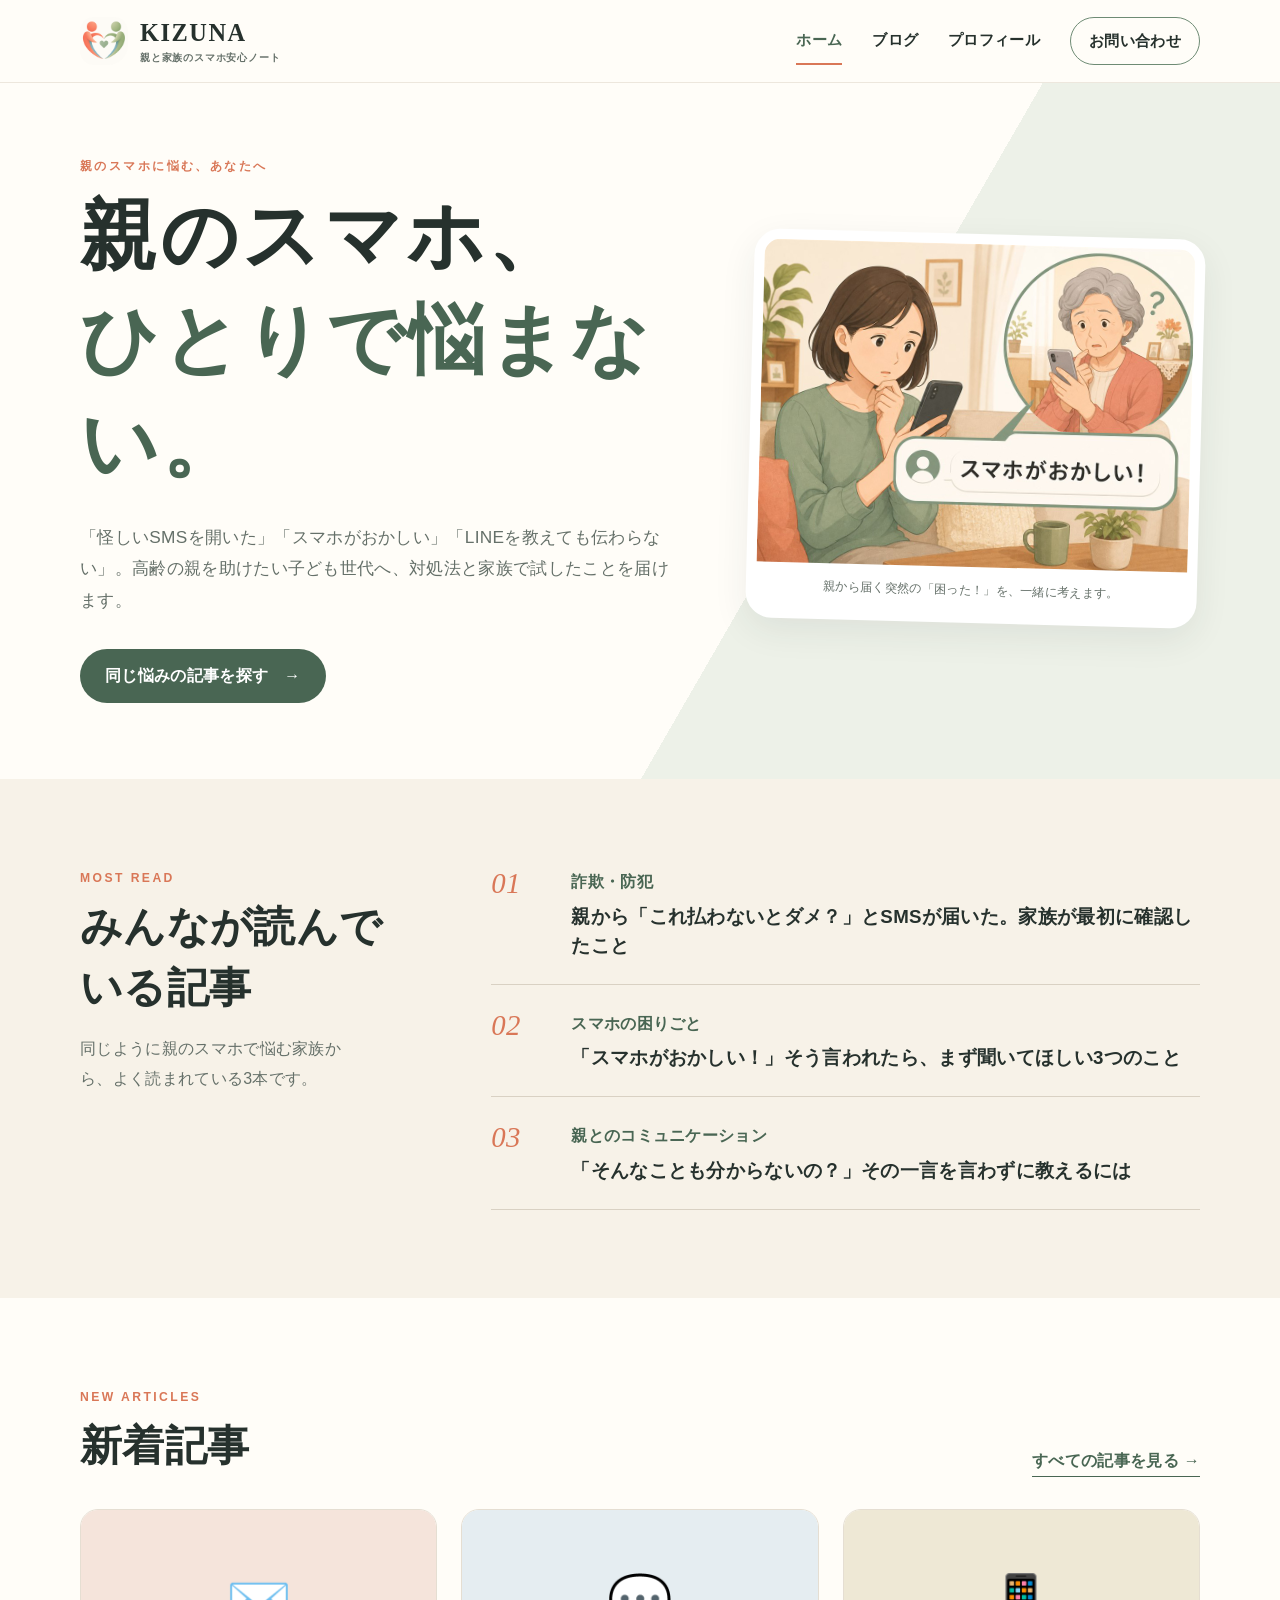
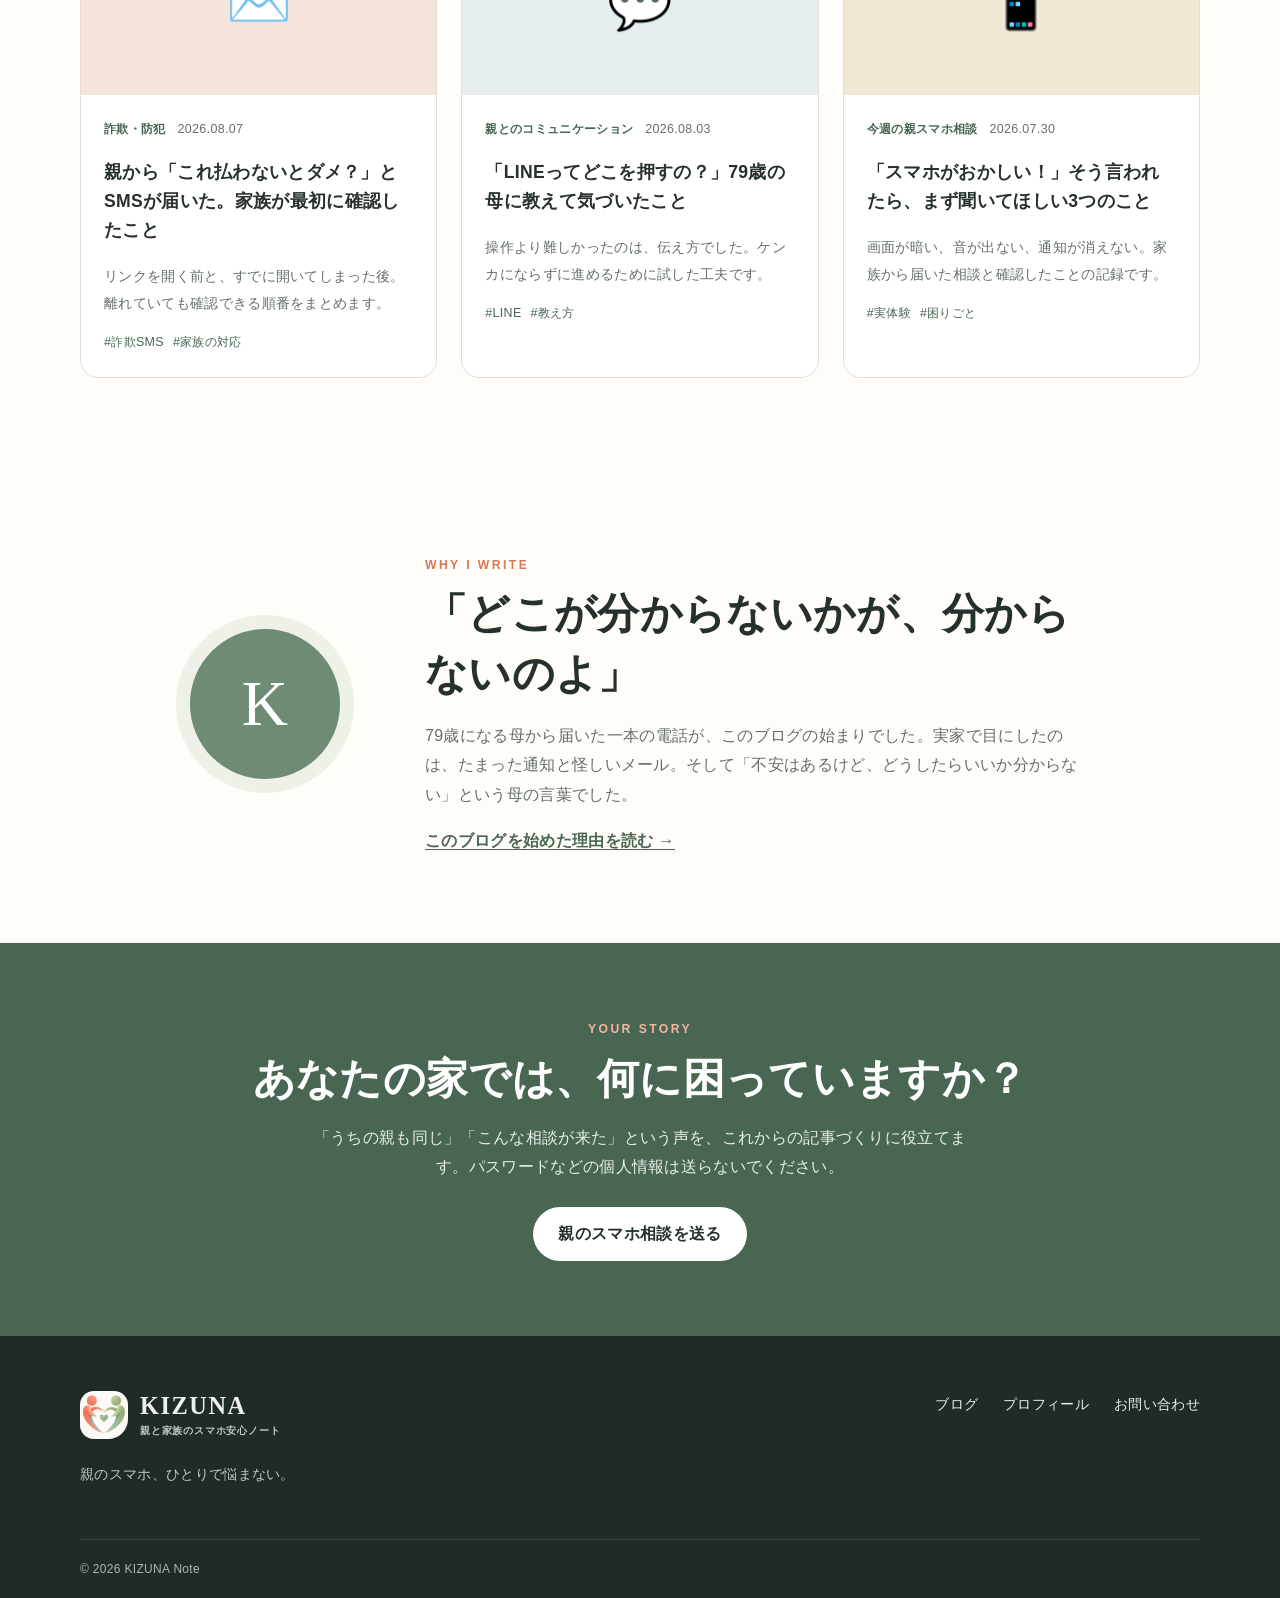
==== index.html @ b95138ee "Add files via upload" ====
<!doctype html>
<html lang="ja">
<head>
  <meta charset="utf-8">
  <meta name="viewport" content="width=device-width, initial-scale=1">
  <title>KIZUNAノート｜親のスマホで困っている家族のためのブログ</title>
  <meta name="description" content="高齢の親のスマホ、詐欺対策、教え方に悩む子ども世代へ。家族で安心してスマホと付き合うためのヒントを届けます。">
  <meta property="og:title" content="KIZUNAノート">
  <meta property="og:description" content="親のスマホ、ひとりで悩まない。家族のための対処法と実体験を届けます。">
  <meta property="og:type" content="website">
  <meta property="og:image" content="assets/images/og-kizuna-family.jpg">
  <meta name="twitter:card" content="summary_large_image">
  <link rel="stylesheet" href="assets/css/style.css">
  <script defer src="assets/js/main.js"></script>
  <script type="application/ld+json">
  {"@context":"https://schema.org","@type":"WebSite","name":"KIZUNAノート","description":"親のスマホで困っている家族のためのブログ"}
  </script>
</head>
<body>
  <a class="skip-link" href="#main">本文へ移動</a>
  <header class="site-header">
    <div class="container header-inner">
      <a class="brand" href="index.html" aria-label="KIZUNAノート ホーム"><span class="brand-mark"><b>K</b><i></i></span><span class="brand-copy"><strong>KIZUNA</strong><small>親と家族のスマホ安心ノート</small></span></a>
      <button class="menu-button" type="button" aria-expanded="false" aria-controls="global-nav"><span></span><span></span><span></span><span class="sr-only">メニュー</span></button>
      <nav id="global-nav" class="global-nav" aria-label="メインメニュー">
        <a aria-current="page" href="index.html">ホーム</a><a href="blog.html">ブログ</a><a href="profile.html">プロフィール</a><a class="nav-contact" href="contact.html">お問い合わせ</a>
      </nav>
    </div>
  </header>

  <main id="main">
    <section class="hero">
      <div class="container hero-grid">
        <div>
          <p class="eyebrow">親のスマホに悩む、あなたへ</p>
          <h1>親のスマホ、<br><em>ひとりで悩まない。</em></h1>
          <p class="hero-copy">「怪しいSMSを開いた」「スマホがおかしい」「LINEを教えても伝わらない」。高齢の親を助けたい子ども世代へ、対処法と家族で試したことを届けます。</p>
          <a class="button" href="blog.html">同じ悩みの記事を探す <span aria-hidden="true">→</span></a>
        </div>
        <figure class="hero-visual"><img src="assets/images/hero-parent-message.jpg" alt="79歳の母からスマホがおかしいと連絡を受け、心配しながら画面を見る子どものイラスト"><figcaption>親から届く突然の「困った！」を、一緒に考えます。</figcaption></figure>
      </div>
    </section>

    <section class="section tint">
      <div class="container popular-layout">
        <div><p class="eyebrow">MOST READ</p><h2>みんなが読んでいる記事</h2><p class="popular-intro">同じように親のスマホで悩む家族から、よく読まれている3本です。</p></div>
        <ol class="ranking">
          <li><span class="rank">01</span><div><span class="category">詐欺・防犯</span><h3><a href="article.html">親から「これ払わないとダメ？」とSMSが届いた。家族が最初に確認したこと</a></h3></div></li>
          <li><span class="rank">02</span><div><span class="category">スマホの困りごと</span><h3><a href="article.html">「スマホがおかしい！」そう言われたら、まず聞いてほしい3つのこと</a></h3></div></li>
          <li><span class="rank">03</span><div><span class="category">親とのコミュニケーション</span><h3><a href="article.html">「そんなことも分からないの？」その一言を言わずに教えるには</a></h3></div></li>
        </ol>
      </div>
    </section>

    <section class="section">
      <div class="container">
        <div class="section-heading"><div><p class="eyebrow">NEW ARTICLES</p><h2>新着記事</h2></div><a class="text-link" href="blog.html">すべての記事を見る →</a></div>
        <div class="card-grid">
          <article class="post-card featured"><a class="card-visual visual-security" href="article.html"><span class="visual-icon">✉️</span></a><div class="card-body"><div class="meta"><span class="category">詐欺・防犯</span><time datetime="2026-08-07">2026.08.07</time></div><h3><a href="article.html">親から「これ払わないとダメ？」とSMSが届いた。家族が最初に確認したこと</a></h3><p>リンクを開く前と、すでに開いてしまった後。離れていても確認できる順番をまとめます。</p><div class="tags"><span>#詐欺SMS</span><span>#家族の対応</span></div></div></article>
          <article class="post-card"><a class="card-visual visual-chat" href="article.html"><span class="visual-icon">💬</span></a><div class="card-body"><div class="meta"><span class="category">親とのコミュニケーション</span><time datetime="2026-08-03">2026.08.03</time></div><h3><a href="article.html">「LINEってどこを押すの？」79歳の母に教えて気づいたこと</a></h3><p>操作より難しかったのは、伝え方でした。ケンカにならずに進めるために試した工夫です。</p><div class="tags"><span>#LINE</span><span>#教え方</span></div></div></article>
          <article class="post-card"><a class="card-visual visual-life" href="article.html"><span class="visual-icon">📱</span></a><div class="card-body"><div class="meta"><span class="category">今週の親スマホ相談</span><time datetime="2026-07-30">2026.07.30</time></div><h3><a href="article.html">「スマホがおかしい！」そう言われたら、まず聞いてほしい3つのこと</a></h3><p>画面が暗い、音が出ない、通知が消えない。家族から届いた相談と確認したことの記録です。</p><div class="tags"><span>#実体験</span><span>#困りごと</span></div></div></article>
        </div>
      </div>
    </section>

    <section class="section">
      <div class="container profile-band">
        <div class="avatar" aria-hidden="true">K</div>
        <div><p class="eyebrow">WHY I WRITE</p><h2>「どこが分からないかが、分からないのよ」</h2><p>79歳になる母から届いた一本の電話が、このブログの始まりでした。実家で目にしたのは、たまった通知と怪しいメール。そして「不安はあるけど、どうしたらいいか分からない」という母の言葉でした。</p><a class="text-link" href="profile.html">このブログを始めた理由を読む →</a></div>
      </div>
    </section>

    <section class="contact-cta"><div class="container"><p class="eyebrow">YOUR STORY</p><h2>あなたの家では、何に困っていますか？</h2><p>「うちの親も同じ」「こんな相談が来た」という声を、これからの記事づくりに役立てます。パスワードなどの個人情報は送らないでください。</p><a class="button button-light" href="contact.html">親のスマホ相談を送る</a></div></section>
  </main>
  <footer class="site-footer"><div class="container footer-inner"><div><a class="brand brand-footer" href="index.html"><span class="brand-mark"><b>K</b><i></i></span><span class="brand-copy"><strong>KIZUNA</strong><small>親と家族のスマホ安心ノート</small></span></a><p>親のスマホ、ひとりで悩まない。</p></div><nav aria-label="フッターメニュー"><a href="blog.html">ブログ</a><a href="profile.html">プロフィール</a><a href="contact.html">お問い合わせ</a></nav></div><div class="container copyright">© <span data-current-year>2026</span> KIZUNA Note</div></footer>
</body>
</html>
---- assets/css/style.css ----
/* KIZUNAノート 共通スタイル：色や幅はここでまとめて変更できます */
:root{--ink:#26312d;--muted:#657069;--paper:#fffdf8;--cream:#f7f2e8;--sage:#6e8b74;--sage-dark:#496653;--coral:#d97757;--line:#e5ded2;--white:#fff;--shadow:0 12px 35px rgba(38,49,45,.08);--radius:18px;--max:1120px}
*{box-sizing:border-box}html{scroll-behavior:smooth}body{margin:0;color:var(--ink);background:var(--paper);font-family:"Hiragino Kaku Gothic ProN","Yu Gothic",Meiryo,sans-serif;line-height:1.85;letter-spacing:.02em}img{max-width:100%;height:auto}a{color:inherit;text-decoration:none}button,input,select,textarea{font:inherit}.container{width:min(calc(100% - 40px),var(--max));margin-inline:auto}.sr-only{position:absolute;width:1px;height:1px;padding:0;margin:-1px;overflow:hidden;clip:rect(0,0,0,0);white-space:nowrap;border:0}.skip-link{position:fixed;top:-100px;left:12px;z-index:100;background:var(--ink);color:white;padding:10px 16px}.skip-link:focus{top:12px}
.site-header{position:sticky;top:0;z-index:20;background:rgba(255,253,248,.95);border-bottom:1px solid rgba(229,222,210,.7);backdrop-filter:blur(10px)}.header-inner{min-height:76px;display:flex;align-items:center;justify-content:space-between}.brand{display:inline-flex;align-items:center;gap:10px;font-family:Georgia,"Yu Mincho",serif;font-size:1.18rem;font-weight:700}.brand-mark{display:grid;place-items:center;width:38px;height:38px;border-radius:50% 50% 45% 55%;color:white;background:var(--sage);font-family:Georgia,serif}.global-nav{display:flex;align-items:center;gap:30px;font-size:.94rem;font-weight:600}.global-nav a{padding:9px 0;border-bottom:2px solid transparent}.global-nav a:hover,.global-nav a[aria-current="page"]{color:var(--sage-dark);border-color:var(--coral)}.global-nav .nav-contact{padding:9px 18px;border:1px solid var(--sage);border-radius:999px}.menu-button{display:none;background:none;border:0;padding:9px}.menu-button>span:not(.sr-only){display:block;width:25px;height:2px;margin:5px;background:var(--ink)}
.hero{overflow:hidden;padding:90px 0 82px;background:linear-gradient(120deg,var(--paper) 62%,#edf1e8 62%)}.hero-grid{display:grid;grid-template-columns:1.15fr .85fr;align-items:center;gap:60px}.eyebrow{margin:0 0 8px;color:var(--coral);font-size:.76rem;font-weight:800;letter-spacing:.2em}.hero h1,.page-header h1{margin:0;font-family:Georgia,"Yu Mincho",serif;font-size:clamp(2.5rem,6vw,4.8rem);line-height:1.35;letter-spacing:.04em}.hero h1 em{color:var(--sage-dark);font-style:normal}.hero-copy{max-width:600px;margin:25px 0 32px;color:var(--muted);font-size:1.08rem}.button{display:inline-flex;align-items:center;justify-content:center;gap:16px;min-height:52px;padding:12px 25px;border:0;border-radius:999px;color:white;background:var(--sage-dark);font-weight:700;cursor:pointer;transition:transform .2s,background .2s}.button:hover{background:var(--ink);transform:translateY(-2px)}.hero-visual{position:relative;min-height:390px}.sun{position:absolute;right:-40px;top:0;width:300px;height:300px;border-radius:50%;background:#f5c8aa}.notebook{position:absolute;left:30px;top:65px;width:280px;height:230px;padding:55px 35px;transform:rotate(-5deg);border-radius:8px;background:repeating-linear-gradient(#fff 0,#fff 35px,#dce5de 36px);box-shadow:var(--shadow);font-family:"Yu Mincho",serif;font-size:1.45rem;color:var(--sage-dark)}.notebook:before{content:"";position:absolute;left:18px;top:0;width:4px;height:100%;background:#e3a891}.leaf{position:absolute;width:70px;height:32px;border-radius:100% 0 100% 0;background:var(--sage);transform:rotate(-30deg)}.leaf-one{left:5px;bottom:35px}.leaf-two{left:65px;bottom:10px;transform:rotate(25deg);background:#9aac8d}
.section{padding:88px 0}.tint{background:var(--cream)}.section-heading{display:flex;align-items:end;justify-content:space-between;margin-bottom:32px}.section h2,.contact-cta h2,.future-section h2{margin:0;font-family:Georgia,"Yu Mincho",serif;font-size:clamp(1.8rem,4vw,2.6rem);line-height:1.45}.text-link{color:var(--sage-dark);font-weight:700;border-bottom:1px solid}.card-grid{display:grid;grid-template-columns:repeat(3,1fr);gap:24px}.post-card{overflow:hidden;border:1px solid var(--line);border-radius:var(--radius);background:white;transition:transform .2s,box-shadow .2s}.post-card:hover{transform:translateY(-5px);box-shadow:var(--shadow)}.card-visual{display:grid;place-items:center;height:185px}.visual-phone{background:#e7efe7}.visual-security{background:#f5e4db}.visual-life{background:#eee8d5}.visual-chat{background:#e5edf1}.visual-icon{font-size:3.3rem}.card-body{padding:23px}.meta{display:flex;align-items:center;gap:12px;color:var(--muted);font-size:.78rem}.category{color:var(--sage-dark);font-weight:800}.post-card h3{font-size:1.1rem;line-height:1.65}.post-card p{color:var(--muted);font-size:.9rem}.tags{display:flex;gap:9px;flex-wrap:wrap;color:var(--sage-dark);font-size:.78rem}.popular-layout{display:grid;grid-template-columns:.65fr 1.35fr;gap:70px}.ranking{margin:0;padding:0;list-style:none}.ranking li{display:grid;grid-template-columns:60px 1fr;gap:20px;padding:24px 0;border-bottom:1px solid #d9d1c3}.ranking li:first-child{padding-top:0}.ranking h3{margin:5px 0 0;line-height:1.55}.rank{font:italic 1.8rem Georgia,serif;color:var(--coral)}.profile-band{display:grid;grid-template-columns:180px 1fr;align-items:center;gap:55px;max-width:900px}.avatar{display:grid;place-items:center;width:150px;height:150px;border-radius:50%;color:white;background:var(--sage);font:4rem Georgia,serif;box-shadow:0 0 0 14px #edf1e8}.profile-band p:not(.eyebrow){color:var(--muted)}.contact-cta,.future-section{padding:75px 0;text-align:center;color:white;background:var(--sage-dark)}.contact-cta .eyebrow,.future-section .eyebrow{color:#f4b59d}.contact-cta p:not(.eyebrow),.future-section p:not(.eyebrow){margin:14px auto 25px;max-width:680px;color:#e8eee9}.button-light{color:var(--ink);background:white}
.site-footer{padding:55px 0 18px;background:#202a26;color:#edf0ee}.footer-inner{display:flex;justify-content:space-between;align-items:start}.footer-inner p{font-size:.86rem;color:#bfc8c2}.footer-inner nav{display:flex;gap:25px;font-size:.88rem}.copyright{margin-top:38px;padding-top:18px;border-top:1px solid #3d4742;color:#aeb8b1;font-size:.75rem}
.page-header{padding:65px 0;text-align:center;background:var(--cream)}.page-header h1{font-size:clamp(2.2rem,5vw,3.5rem)}.page-header p:last-child{margin-bottom:0;color:var(--muted)}.content-with-sidebar,.article-layout{display:grid;grid-template-columns:minmax(0,1fr) 270px;gap:55px;padding-top:70px;padding-bottom:90px}.filter-list{display:flex;gap:9px;flex-wrap:wrap;margin-bottom:28px}.filter{padding:8px 17px;border:1px solid var(--line);border-radius:99px;background:white;color:var(--muted);cursor:pointer}.filter.active,.filter:hover{color:white;background:var(--sage-dark);border-color:var(--sage-dark)}.post-list{display:grid;gap:22px}.list-card{display:grid;grid-template-columns:180px 1fr;gap:25px;padding-bottom:22px;border-bottom:1px solid var(--line)}.list-card[hidden]{display:none}.mini-visual{display:grid;place-items:center;min-height:150px;border-radius:14px;font-size:2.7rem}.list-card h2{margin:7px 0;font-size:1.25rem;line-height:1.55}.list-card p{margin:0 0 7px;color:var(--muted)}.sidebar{display:grid;align-content:start;gap:22px}.side-box{padding:22px;border:1px solid var(--line);border-radius:14px;background:white}.side-box h2{margin:0 0 14px;font-size:1rem}.side-box ul{margin:0;padding:0;list-style:none}.side-box li+li{border-top:1px solid var(--line)}.side-box li a{display:flex;justify-content:space-between;padding:10px 0}.ad-slot,.ad-inline{text-align:center;color:#8a8f8b;background:#f4f2ed;border:1px dashed #c9c4ba}.ad-slot small,.ad-inline small{letter-spacing:.15em}.tag-cloud{display:flex;gap:8px;flex-wrap:wrap;font-size:.78rem;color:var(--sage-dark)}
.article-layout{align-items:start}.breadcrumbs{display:flex;gap:8px;margin-bottom:30px;color:var(--muted);font-size:.78rem}.article-header h1{font-family:Georgia,"Yu Mincho",serif;font-size:clamp(2rem,5vw,3.15rem);line-height:1.45}.lead{color:var(--muted);font-size:1.05rem}.article-hero{display:grid;place-items:center;height:330px;margin:35px 0;border-radius:var(--radius);color:var(--sage-dark);font:5rem Georgia,serif}.article-body{font-size:1.02rem}.article-body h2{margin:65px 0 20px;padding-bottom:9px;border-bottom:2px solid var(--sage);font-family:Georgia,"Yu Mincho",serif;font-size:1.75rem}.toc{margin:35px 0;padding:25px 30px;border-radius:14px;background:var(--cream)}.toc ol{margin-bottom:0}.toc a{border-bottom:1px solid}.note{margin:32px 0;padding:20px 24px;border-left:5px solid var(--coral);background:#fff5ee}.note p{margin-bottom:0}.steps{padding:0;list-style:none}.steps li{display:grid;grid-template-columns:44px 1fr;gap:16px;margin:20px 0}.steps li>span{display:grid;place-items:center;width:40px;height:40px;border-radius:50%;color:white;background:var(--sage)}.steps p{margin:4px 0;color:var(--muted)}.ad-inline{margin:50px 0;padding:35px;border-radius:12px}.article-footer{display:flex;align-items:center;justify-content:space-between;margin-top:55px;padding-top:25px;border-top:1px solid var(--line)}.author-mini{display:flex;align-items:center;gap:15px}.author-mini .avatar{width:55px;height:55px;box-shadow:none;font-size:1.5rem}.author-mini p{margin:2px 0;color:var(--muted);font-size:.78rem}.related{padding:70px 0}.related-grid{display:grid;grid-template-columns:1fr 1fr;gap:18px;margin-top:25px}.related-grid a{display:flex;justify-content:space-between;padding:22px;border-radius:12px;background:white;font-weight:700}
.profile-page{display:grid;grid-template-columns:280px 1fr;gap:75px;max-width:940px}.profile-portrait{text-align:center}.profile-portrait .large{width:210px;height:210px;margin:auto}.profile-page h2{font-size:2.1rem}.profile-page h3{margin-top:40px}.values{padding:0;list-style:none}.values li{display:grid;grid-template-columns:145px 1fr;gap:16px;padding:18px 0;border-bottom:1px solid var(--line)}.values span{color:var(--muted)}.contact-layout{display:grid;grid-template-columns:.7fr 1.3fr;gap:70px;max-width:950px}.contact-note{margin-top:25px;padding:20px;border-radius:12px;background:var(--cream);font-size:.9rem}.contact-form{display:grid;gap:22px;padding:35px;border:1px solid var(--line);border-radius:var(--radius);background:white;box-shadow:var(--shadow)}.contact-form label{display:grid;gap:7px;font-weight:700}.contact-form label>span{font-size:.72rem;color:var(--coral)}.contact-form input,.contact-form select,.contact-form textarea{width:100%;padding:12px;border:1px solid #cfc9be;border-radius:8px;background:#fff;font-weight:400}.contact-form input:focus,.contact-form select:focus,.contact-form textarea:focus{outline:3px solid rgba(110,139,116,.25);border-color:var(--sage)}.contact-form .checkbox{display:flex;grid-template-columns:auto 1fr;align-items:center}.contact-form .checkbox input{width:20px;height:20px}.contact-form .checkbox span{color:var(--ink);font-size:.86rem}.form-status{margin:0;color:var(--sage-dark);font-weight:700}
@media(max-width:800px){.container{width:min(calc(100% - 30px),var(--max))}.menu-button{display:block}.global-nav{position:absolute;top:76px;left:0;right:0;display:none;padding:15px 22px 25px;background:var(--paper);box-shadow:0 12px 20px rgba(0,0,0,.08)}.global-nav.open{display:grid;gap:4px}.global-nav a{padding:12px}.hero{padding:60px 0;background:var(--paper)}.hero-grid{grid-template-columns:1fr}.hero-visual{min-height:300px}.sun{right:0;width:240px;height:240px}.notebook{left:calc(50% - 135px);width:270px}.card-grid{grid-template-columns:1fr}.popular-layout,.content-with-sidebar,.article-layout,.profile-page,.contact-layout{grid-template-columns:1fr;gap:45px}.profile-band{grid-template-columns:1fr;text-align:center}.profile-band .avatar{margin:auto}.sidebar{grid-template-columns:repeat(2,1fr)}.article-side{grid-template-columns:1fr 1fr}.section{padding:65px 0}.article{min-width:0}}
@media(max-width:560px){.section-heading{align-items:start;gap:15px;flex-direction:column}.hero h1{font-size:2.35rem}.hero-visual{min-height:270px}.notebook{top:35px;height:210px}.list-card{grid-template-columns:1fr}.mini-visual{min-height:120px}.sidebar,.article-side{grid-template-columns:1fr}.article-header h1{font-size:1.85rem}.article-hero{height:230px}.article-footer,.footer-inner{align-items:start;flex-direction:column;gap:25px}.footer-inner nav{flex-wrap:wrap}.related-grid{grid-template-columns:1fr}.values li{grid-template-columns:1fr;gap:4px}.contact-form{padding:22px}.article-layout{padding-top:38px}}
.visual-kizuna{color:white;background:var(--sage);font-family:Georgia,serif}.source-note{font-size:.78rem;color:var(--muted)}.source-note a{text-decoration:underline}
/* ブランドと実話中心のプロフィールを強化 */
.header-inner{min-height:82px}.brand{gap:12px}.brand-mark{position:relative;width:48px;height:48px;border-radius:14px 14px 20px 14px;background:var(--sage-dark);box-shadow:inset 0 0 0 2px rgba(255,255,255,.22)}.brand-mark b{font-size:1.65rem;line-height:1}.brand-mark i{position:absolute;right:7px;bottom:6px;width:8px;height:8px;border:2px solid white;border-radius:50%}.brand-copy{display:grid;line-height:1.05}.brand-copy strong{font:800 1.42rem Georgia,"Yu Mincho",serif;letter-spacing:.12em}.brand-copy small{margin-top:6px;color:var(--muted);font-size:.63rem;font-weight:700;letter-spacing:.08em}.brand-footer .brand-copy small{color:#bfc8c2}.brand:not(:has(.brand-copy))>span:last-child{display:grid;font-size:0}.brand:not(:has(.brand-copy))>span:last-child:before{content:"KIZUNA";font:800 1.42rem Georgia,"Yu Mincho",serif;letter-spacing:.12em}.brand:not(:has(.brand-copy))>span:last-child:after{content:"親と家族のスマホ安心ノート";margin-top:6px;color:var(--muted);font:700 .63rem "Yu Gothic",sans-serif;letter-spacing:.08em}.site-footer .brand:not(:has(.brand-copy))>span:last-child:after{color:#bfc8c2}
.hero{padding:72px 0 76px}.hero-visual{min-height:0;margin:0;overflow:hidden;border:10px solid white;border-radius:26px;background:white;box-shadow:var(--shadow);transform:rotate(1.5deg)}.hero-visual img{display:block;width:100%;aspect-ratio:4/3;object-fit:cover}.hero-visual figcaption{padding:12px 16px;color:var(--muted);font-size:.76rem;text-align:center}.popular-intro{max-width:280px;color:var(--muted)}
.story-header{background:linear-gradient(135deg,var(--cream),#edf1e8)}.story-layout{display:grid;grid-template-columns:270px minmax(0,680px);justify-content:center;gap:80px}.story-aside{position:sticky;top:120px;align-self:start;text-align:center}.story-aside .avatar{margin:auto}.story-aside-title{margin-top:30px;font-family:Georgia,"Yu Mincho",serif;font-size:1.2rem;font-weight:700}.story-aside p:last-child{color:var(--muted);font-size:.88rem}.origin-story{font-size:1.04rem}.story-lead{font-family:"Yu Mincho",serif;font-size:1.25rem;font-weight:700}.origin-story blockquote{position:relative;margin:25px 0 35px;padding:30px;border-left:6px solid var(--coral);background:var(--cream);font-family:"Yu Mincho",serif;font-size:1.32rem;line-height:1.7}.origin-story blockquote p{margin:0}.origin-story cite{display:block;margin-top:12px;color:var(--muted);font-family:"Yu Gothic",sans-serif;font-size:.78rem;font-style:normal}.story-highlight{margin:35px 0;padding:25px;border-radius:14px;background:#fff2ea}.story-highlight strong{font-size:1.1rem}.story-highlight p{margin-bottom:0}.origin-story h2{margin:55px 0 18px;font-family:Georgia,"Yu Mincho",serif;font-size:1.7rem}.closing-message{margin:45px 0;padding:25px 0;border-top:1px solid var(--line);border-bottom:1px solid var(--line);color:var(--sage-dark);font-family:"Yu Mincho",serif;font-size:1.3rem;font-weight:700;text-align:center}
@media(max-width:800px){.story-layout{grid-template-columns:1fr;gap:45px}.story-aside{position:static}.hero-visual{max-width:570px;margin-inline:auto}.brand-copy small{display:none}.brand:not(:has(.brand-copy))>span:last-child:after{display:none}}
/* 指定ロゴとブランド文字のみを更新 */
.brand-mark{background:#fffdf8 url("../images/kizuna-symbol.png") center/contain no-repeat;box-shadow:none}.brand-mark b,.brand-mark i{display:none}.brand-copy strong{font-family:"Cooper Black","Palatino Linotype","Book Antiqua","Yu Mincho",serif;font-size:1.52rem;font-weight:900;letter-spacing:.065em}
@media(prefers-reduced-motion:reduce){html{scroll-behavior:auto}*{transition:none!important}}
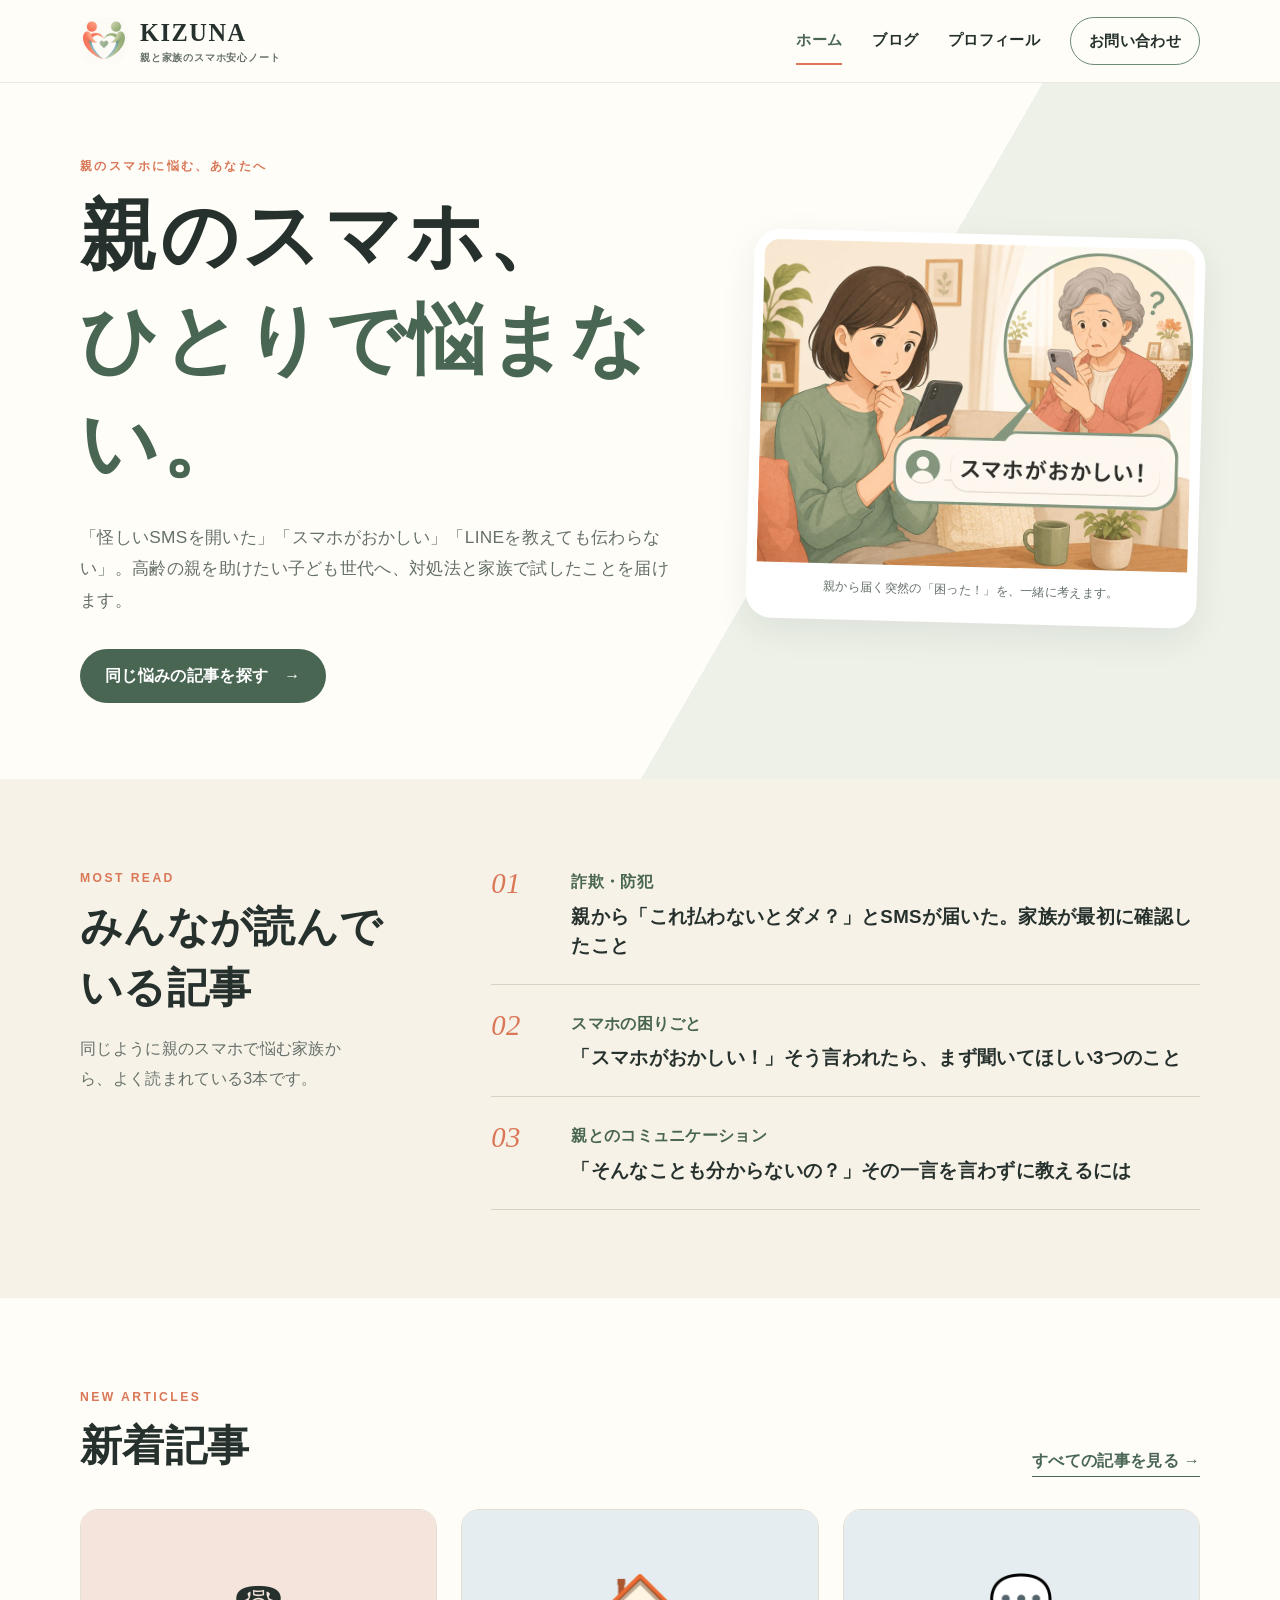
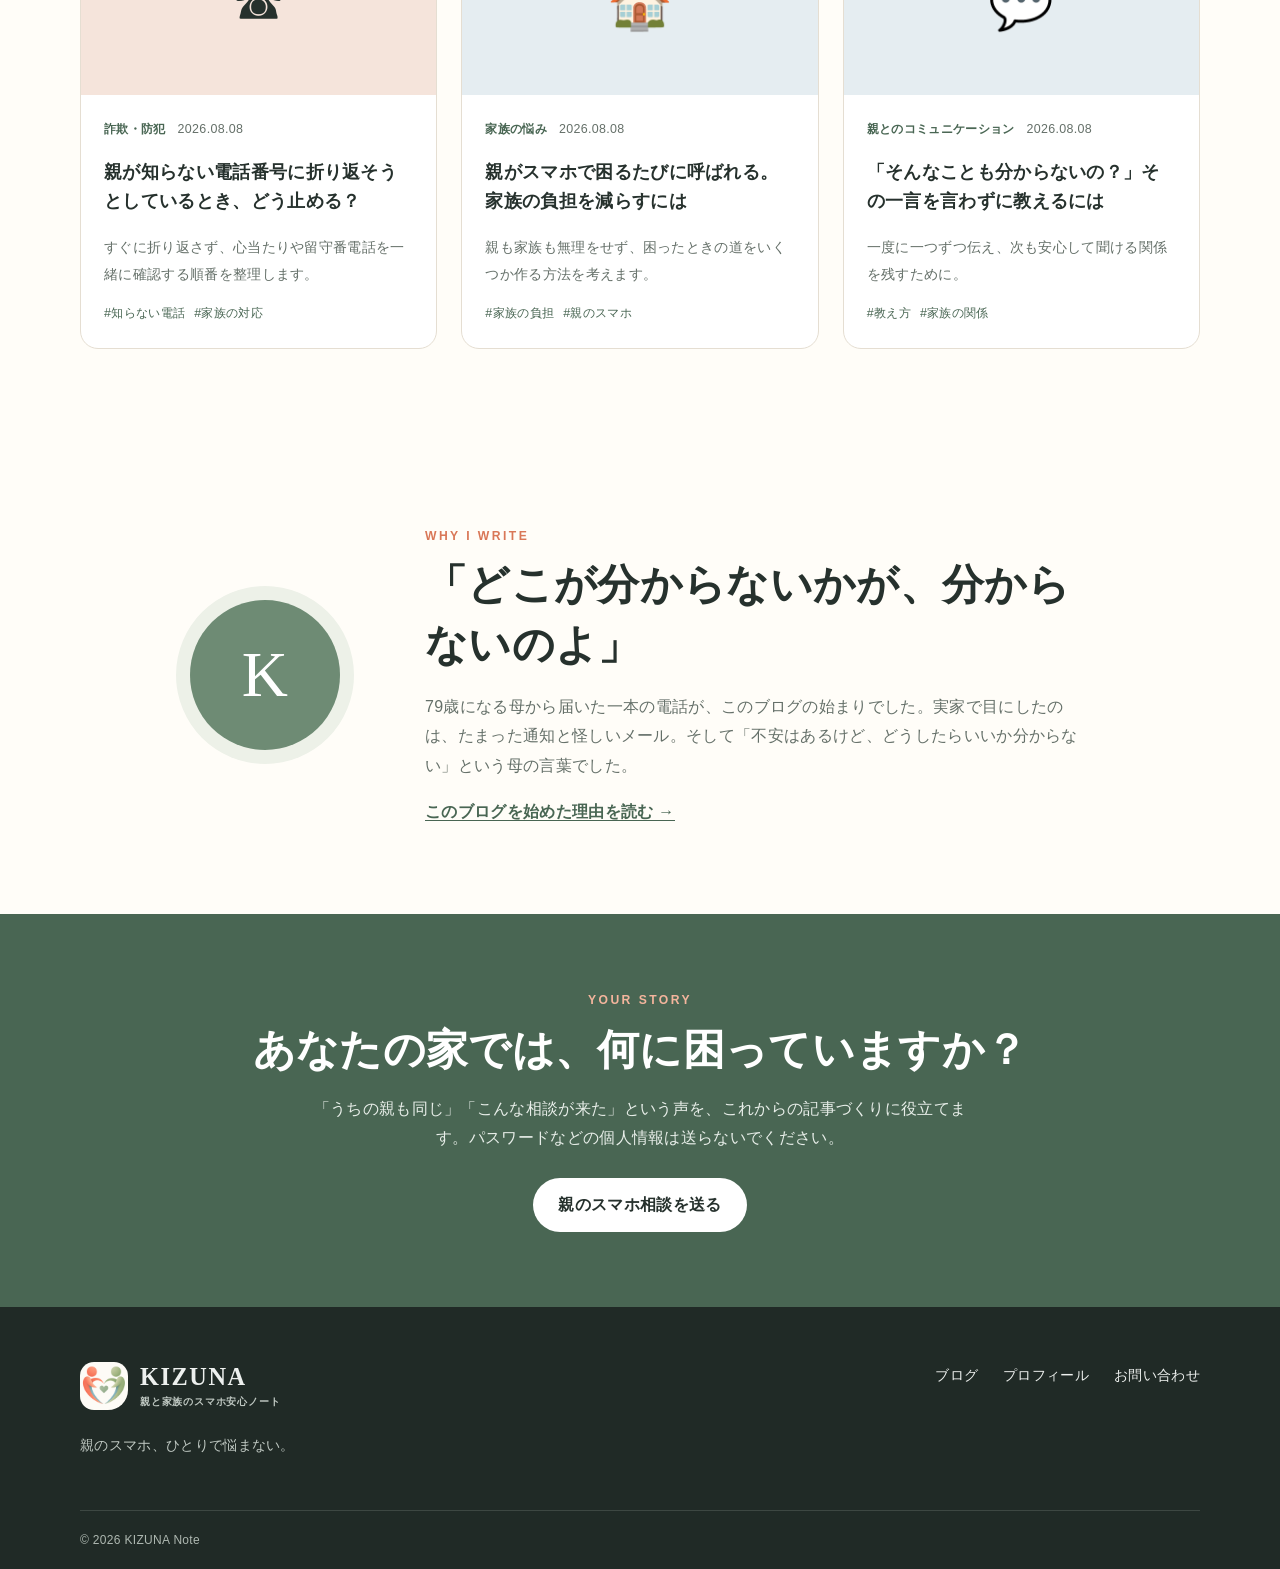
==== commit 636e0ae3: "Add unknown call and family support articles" ====
--- a/index.html
+++ b/index.html
@@ -1,77 +1,77 @@
-<!doctype html>
-<html lang="ja">
-<head>
-  <meta charset="utf-8">
-  <meta name="viewport" content="width=device-width, initial-scale=1">
-  <title>KIZUNAノート｜親のスマホで困っている家族のためのブログ</title>
-  <meta name="description" content="高齢の親のスマホ、詐欺対策、教え方に悩む子ども世代へ。家族で安心してスマホと付き合うためのヒントを届けます。">
-  <meta property="og:title" content="KIZUNAノート">
-  <meta property="og:description" content="親のスマホ、ひとりで悩まない。家族のための対処法と実体験を届けます。">
-  <meta property="og:type" content="website">
-  <meta property="og:image" content="assets/images/og-kizuna-family.jpg">
-  <meta name="twitter:card" content="summary_large_image">
-  <link rel="stylesheet" href="assets/css/style.css">
-  <script defer src="assets/js/main.js"></script>
-  <script type="application/ld+json">
-  {"@context":"https://schema.org","@type":"WebSite","name":"KIZUNAノート","description":"親のスマホで困っている家族のためのブログ"}
-  </script>
-</head>
-<body>
-  <a class="skip-link" href="#main">本文へ移動</a>
-  <header class="site-header">
-    <div class="container header-inner">
-      <a class="brand" href="index.html" aria-label="KIZUNAノート ホーム"><span class="brand-mark"><b>K</b><i></i></span><span class="brand-copy"><strong>KIZUNA</strong><small>親と家族のスマホ安心ノート</small></span></a>
-      <button class="menu-button" type="button" aria-expanded="false" aria-controls="global-nav"><span></span><span></span><span></span><span class="sr-only">メニュー</span></button>
-      <nav id="global-nav" class="global-nav" aria-label="メインメニュー">
-        <a aria-current="page" href="index.html">ホーム</a><a href="blog.html">ブログ</a><a href="profile.html">プロフィール</a><a class="nav-contact" href="contact.html">お問い合わせ</a>
-      </nav>
-    </div>
-  </header>
-
-  <main id="main">
-    <section class="hero">
-      <div class="container hero-grid">
-        <div>
-          <p class="eyebrow">親のスマホに悩む、あなたへ</p>
-          <h1>親のスマホ、<br><em>ひとりで悩まない。</em></h1>
-          <p class="hero-copy">「怪しいSMSを開いた」「スマホがおかしい」「LINEを教えても伝わらない」。高齢の親を助けたい子ども世代へ、対処法と家族で試したことを届けます。</p>
-          <a class="button" href="blog.html">同じ悩みの記事を探す <span aria-hidden="true">→</span></a>
-        </div>
-        <figure class="hero-visual"><img src="assets/images/hero-parent-message.jpg" alt="79歳の母からスマホがおかしいと連絡を受け、心配しながら画面を見る子どものイラスト"><figcaption>親から届く突然の「困った！」を、一緒に考えます。</figcaption></figure>
-      </div>
-    </section>
-
-    <section class="section tint">
-      <div class="container popular-layout">
-        <div><p class="eyebrow">MOST READ</p><h2>みんなが読んでいる記事</h2><p class="popular-intro">同じように親のスマホで悩む家族から、よく読まれている3本です。</p></div>
-        <ol class="ranking">
-          <li><span class="rank">01</span><div><span class="category">詐欺・防犯</span><h3><a href="article.html">親から「これ払わないとダメ？」とSMSが届いた。家族が最初に確認したこと</a></h3></div></li>
-          <li><span class="rank">02</span><div><span class="category">スマホの困りごと</span><h3><a href="article.html">「スマホがおかしい！」そう言われたら、まず聞いてほしい3つのこと</a></h3></div></li>
-          <li><span class="rank">03</span><div><span class="category">親とのコミュニケーション</span><h3><a href="article.html">「そんなことも分からないの？」その一言を言わずに教えるには</a></h3></div></li>
-        </ol>
-      </div>
-    </section>
-
-    <section class="section">
-      <div class="container">
-        <div class="section-heading"><div><p class="eyebrow">NEW ARTICLES</p><h2>新着記事</h2></div><a class="text-link" href="blog.html">すべての記事を見る →</a></div>
-        <div class="card-grid">
-          <article class="post-card featured"><a class="card-visual visual-security" href="article.html"><span class="visual-icon">✉️</span></a><div class="card-body"><div class="meta"><span class="category">詐欺・防犯</span><time datetime="2026-08-07">2026.08.07</time></div><h3><a href="article.html">親から「これ払わないとダメ？」とSMSが届いた。家族が最初に確認したこと</a></h3><p>リンクを開く前と、すでに開いてしまった後。離れていても確認できる順番をまとめます。</p><div class="tags"><span>#詐欺SMS</span><span>#家族の対応</span></div></div></article>
-          <article class="post-card"><a class="card-visual visual-chat" href="article.html"><span class="visual-icon">💬</span></a><div class="card-body"><div class="meta"><span class="category">親とのコミュニケーション</span><time datetime="2026-08-03">2026.08.03</time></div><h3><a href="article.html">「LINEってどこを押すの？」79歳の母に教えて気づいたこと</a></h3><p>操作より難しかったのは、伝え方でした。ケンカにならずに進めるために試した工夫です。</p><div class="tags"><span>#LINE</span><span>#教え方</span></div></div></article>
-          <article class="post-card"><a class="card-visual visual-life" href="article.html"><span class="visual-icon">📱</span></a><div class="card-body"><div class="meta"><span class="category">今週の親スマホ相談</span><time datetime="2026-07-30">2026.07.30</time></div><h3><a href="article.html">「スマホがおかしい！」そう言われたら、まず聞いてほしい3つのこと</a></h3><p>画面が暗い、音が出ない、通知が消えない。家族から届いた相談と確認したことの記録です。</p><div class="tags"><span>#実体験</span><span>#困りごと</span></div></div></article>
-        </div>
-      </div>
-    </section>
-
-    <section class="section">
-      <div class="container profile-band">
-        <div class="avatar" aria-hidden="true">K</div>
-        <div><p class="eyebrow">WHY I WRITE</p><h2>「どこが分からないかが、分からないのよ」</h2><p>79歳になる母から届いた一本の電話が、このブログの始まりでした。実家で目にしたのは、たまった通知と怪しいメール。そして「不安はあるけど、どうしたらいいか分からない」という母の言葉でした。</p><a class="text-link" href="profile.html">このブログを始めた理由を読む →</a></div>
-      </div>
-    </section>
-
-    <section class="contact-cta"><div class="container"><p class="eyebrow">YOUR STORY</p><h2>あなたの家では、何に困っていますか？</h2><p>「うちの親も同じ」「こんな相談が来た」という声を、これからの記事づくりに役立てます。パスワードなどの個人情報は送らないでください。</p><a class="button button-light" href="contact.html">親のスマホ相談を送る</a></div></section>
-  </main>
-  <footer class="site-footer"><div class="container footer-inner"><div><a class="brand brand-footer" href="index.html"><span class="brand-mark"><b>K</b><i></i></span><span class="brand-copy"><strong>KIZUNA</strong><small>親と家族のスマホ安心ノート</small></span></a><p>親のスマホ、ひとりで悩まない。</p></div><nav aria-label="フッターメニュー"><a href="blog.html">ブログ</a><a href="profile.html">プロフィール</a><a href="contact.html">お問い合わせ</a></nav></div><div class="container copyright">© <span data-current-year>2026</span> KIZUNA Note</div></footer>
-</body>
-</html>
+<!doctype html>
+<html lang="ja">
+<head>
+  <meta charset="utf-8">
+  <meta name="viewport" content="width=device-width, initial-scale=1">
+  <title>KIZUNAノート｜親のスマホで困っている家族のためのブログ</title>
+  <meta name="description" content="高齢の親のスマホ、詐欺対策、教え方に悩む子ども世代へ。家族で安心してスマホと付き合うためのヒントを届けます。">
+  <meta property="og:title" content="KIZUNAノート">
+  <meta property="og:description" content="親のスマホ、ひとりで悩まない。家族のための対処法と実体験を届けます。">
+  <meta property="og:type" content="website">
+  <meta property="og:image" content="assets/images/og-kizuna-family.jpg">
+  <meta name="twitter:card" content="summary_large_image">
+  <link rel="stylesheet" href="assets/css/style.css">
+  <script defer src="assets/js/main.js"></script>
+  <script type="application/ld+json">
+  {"@context":"https://schema.org","@type":"WebSite","name":"KIZUNAノート","description":"親のスマホで困っている家族のためのブログ"}
+  </script>
+</head>
+<body>
+  <a class="skip-link" href="#main">本文へ移動</a>
+  <header class="site-header">
+    <div class="container header-inner">
+      <a class="brand" href="index.html" aria-label="KIZUNAノート ホーム"><span class="brand-mark"><b>K</b><i></i></span><span class="brand-copy"><strong>KIZUNA</strong><small>親と家族のスマホ安心ノート</small></span></a>
+      <button class="menu-button" type="button" aria-expanded="false" aria-controls="global-nav"><span></span><span></span><span></span><span class="sr-only">メニュー</span></button>
+      <nav id="global-nav" class="global-nav" aria-label="メインメニュー">
+        <a aria-current="page" href="index.html">ホーム</a><a href="blog.html">ブログ</a><a href="profile.html">プロフィール</a><a class="nav-contact" href="contact.html">お問い合わせ</a>
+      </nav>
+    </div>
+  </header>
+
+  <main id="main">
+    <section class="hero">
+      <div class="container hero-grid">
+        <div>
+          <p class="eyebrow">親のスマホに悩む、あなたへ</p>
+          <h1>親のスマホ、<br><em>ひとりで悩まない。</em></h1>
+          <p class="hero-copy">「怪しいSMSを開いた」「スマホがおかしい」「LINEを教えても伝わらない」。高齢の親を助けたい子ども世代へ、対処法と家族で試したことを届けます。</p>
+          <a class="button" href="blog.html">同じ悩みの記事を探す <span aria-hidden="true">→</span></a>
+        </div>
+        <figure class="hero-visual"><img src="assets/images/hero-parent-message.jpg" alt="79歳の母からスマホがおかしいと連絡を受け、心配しながら画面を見る子どものイラスト"><figcaption>親から届く突然の「困った！」を、一緒に考えます。</figcaption></figure>
+      </div>
+    </section>
+
+    <section class="section tint">
+      <div class="container popular-layout">
+        <div><p class="eyebrow">MOST READ</p><h2>みんなが読んでいる記事</h2><p class="popular-intro">同じように親のスマホで悩む家族から、よく読まれている3本です。</p></div>
+        <ol class="ranking">
+          <li><span class="rank">01</span><div><span class="category">詐欺・防犯</span><h3><a href="article.html">親から「これ払わないとダメ？」とSMSが届いた。家族が最初に確認したこと</a></h3></div></li>
+          <li><span class="rank">02</span><div><span class="category">スマホの困りごと</span><h3><a href="article-smartphone-trouble.html">「スマホがおかしい！」そう言われたら、まず聞いてほしい3つのこと</a></h3></div></li>
+          <li><span class="rank">03</span><div><span class="category">親とのコミュニケーション</span><h3><a href="article-teaching-kindly.html">「そんなことも分からないの？」その一言を言わずに教えるには</a></h3></div></li>
+        </ol>
+      </div>
+    </section>
+
+    <section class="section">
+      <div class="container">
+        <div class="section-heading"><div><p class="eyebrow">NEW ARTICLES</p><h2>新着記事</h2></div><a class="text-link" href="blog.html">すべての記事を見る →</a></div>
+        <div class="card-grid">
+          <article class="post-card featured"><a class="card-visual visual-security" href="article-unknown-call.html"><span class="visual-icon">☎</span></a><div class="card-body"><div class="meta"><span class="category">詐欺・防犯</span><time datetime="2026-08-08">2026.08.08</time></div><h3><a href="article-unknown-call.html">親が知らない電話番号に折り返そうとしているとき、どう止める？</a></h3><p>すぐに折り返さず、心当たりや留守番電話を一緒に確認する順番を整理します。</p><div class="tags"><span>#知らない電話</span><span>#家族の対応</span></div></div></article>
+          <article class="post-card"><a class="card-visual visual-chat" href="article-family-burden.html"><span class="visual-icon">🏠</span></a><div class="card-body"><div class="meta"><span class="category">家族の悩み</span><time datetime="2026-08-08">2026.08.08</time></div><h3><a href="article-family-burden.html">親がスマホで困るたびに呼ばれる。家族の負担を減らすには</a></h3><p>親も家族も無理をせず、困ったときの道をいくつか作る方法を考えます。</p><div class="tags"><span>#家族の負担</span><span>#親のスマホ</span></div></div></article>
+          <article class="post-card"><a class="card-visual visual-chat" href="article-teaching-kindly.html"><span class="visual-icon">💬</span></a><div class="card-body"><div class="meta"><span class="category">親とのコミュニケーション</span><time datetime="2026-08-08">2026.08.08</time></div><h3><a href="article-teaching-kindly.html">「そんなことも分からないの？」その一言を言わずに教えるには</a></h3><p>一度に一つずつ伝え、次も安心して聞ける関係を残すために。</p><div class="tags"><span>#教え方</span><span>#家族の関係</span></div></div></article>
+        </div>
+      </div>
+    </section>
+
+    <section class="section">
+      <div class="container profile-band">
+        <div class="avatar" aria-hidden="true">K</div>
+        <div><p class="eyebrow">WHY I WRITE</p><h2>「どこが分からないかが、分からないのよ」</h2><p>79歳になる母から届いた一本の電話が、このブログの始まりでした。実家で目にしたのは、たまった通知と怪しいメール。そして「不安はあるけど、どうしたらいいか分からない」という母の言葉でした。</p><a class="text-link" href="profile.html">このブログを始めた理由を読む →</a></div>
+      </div>
+    </section>
+
+    <section class="contact-cta"><div class="container"><p class="eyebrow">YOUR STORY</p><h2>あなたの家では、何に困っていますか？</h2><p>「うちの親も同じ」「こんな相談が来た」という声を、これからの記事づくりに役立てます。パスワードなどの個人情報は送らないでください。</p><a class="button button-light" href="contact.html">親のスマホ相談を送る</a></div></section>
+  </main>
+  <footer class="site-footer"><div class="container footer-inner"><div><a class="brand brand-footer" href="index.html"><span class="brand-mark"><b>K</b><i></i></span><span class="brand-copy"><strong>KIZUNA</strong><small>親と家族のスマホ安心ノート</small></span></a><p>親のスマホ、ひとりで悩まない。</p></div><nav aria-label="フッターメニュー"><a href="blog.html">ブログ</a><a href="profile.html">プロフィール</a><a href="contact.html">お問い合わせ</a></nav></div><div class="container copyright">© <span data-current-year>2026</span> KIZUNA Note</div></footer>
+</body>
+</html>
--- a/assets/css/style.css
+++ b/assets/css/style.css
@@ -10,6 +10,13 @@
 .profile-page{display:grid;grid-template-columns:280px 1fr;gap:75px;max-width:940px}.profile-portrait{text-align:center}.profile-portrait .large{width:210px;height:210px;margin:auto}.profile-page h2{font-size:2.1rem}.profile-page h3{margin-top:40px}.values{padding:0;list-style:none}.values li{display:grid;grid-template-columns:145px 1fr;gap:16px;padding:18px 0;border-bottom:1px solid var(--line)}.values span{color:var(--muted)}.contact-layout{display:grid;grid-template-columns:.7fr 1.3fr;gap:70px;max-width:950px}.contact-note{margin-top:25px;padding:20px;border-radius:12px;background:var(--cream);font-size:.9rem}.contact-form{display:grid;gap:22px;padding:35px;border:1px solid var(--line);border-radius:var(--radius);background:white;box-shadow:var(--shadow)}.contact-form label{display:grid;gap:7px;font-weight:700}.contact-form label>span{font-size:.72rem;color:var(--coral)}.contact-form input,.contact-form select,.contact-form textarea{width:100%;padding:12px;border:1px solid #cfc9be;border-radius:8px;background:#fff;font-weight:400}.contact-form input:focus,.contact-form select:focus,.contact-form textarea:focus{outline:3px solid rgba(110,139,116,.25);border-color:var(--sage)}.contact-form .checkbox{display:flex;grid-template-columns:auto 1fr;align-items:center}.contact-form .checkbox input{width:20px;height:20px}.contact-form .checkbox span{color:var(--ink);font-size:.86rem}.form-status{margin:0;color:var(--sage-dark);font-weight:700}
 @media(max-width:800px){.container{width:min(calc(100% - 30px),var(--max))}.menu-button{display:block}.global-nav{position:absolute;top:76px;left:0;right:0;display:none;padding:15px 22px 25px;background:var(--paper);box-shadow:0 12px 20px rgba(0,0,0,.08)}.global-nav.open{display:grid;gap:4px}.global-nav a{padding:12px}.hero{padding:60px 0;background:var(--paper)}.hero-grid{grid-template-columns:1fr}.hero-visual{min-height:300px}.sun{right:0;width:240px;height:240px}.notebook{left:calc(50% - 135px);width:270px}.card-grid{grid-template-columns:1fr}.popular-layout,.content-with-sidebar,.article-layout,.profile-page,.contact-layout{grid-template-columns:1fr;gap:45px}.profile-band{grid-template-columns:1fr;text-align:center}.profile-band .avatar{margin:auto}.sidebar{grid-template-columns:repeat(2,1fr)}.article-side{grid-template-columns:1fr 1fr}.section{padding:65px 0}.article{min-width:0}}
 @media(max-width:560px){.section-heading{align-items:start;gap:15px;flex-direction:column}.hero h1{font-size:2.35rem}.hero-visual{min-height:270px}.notebook{top:35px;height:210px}.list-card{grid-template-columns:1fr}.mini-visual{min-height:120px}.sidebar,.article-side{grid-template-columns:1fr}.article-header h1{font-size:1.85rem}.article-hero{height:230px}.article-footer,.footer-inner{align-items:start;flex-direction:column;gap:25px}.footer-inner nav{flex-wrap:wrap}.related-grid{grid-template-columns:1fr}.values li{grid-template-columns:1fr;gap:4px}.contact-form{padding:22px}.article-layout{padding-top:38px}}
+
+/* 広告を始めるまで、記事内と記事サイドバーの広告枠を非表示にします。 */
+.article .ad-inline,.article-side .ad-slot{display:none}
+
+/* 記事の内容に合わせた挿絵を、画面幅に応じてきれいに表示します。 */
+.article-hero{position:relative;overflow:hidden;background:var(--cream)}
+.article-hero img{position:absolute;inset:0;display:block;width:100%;height:100%;object-fit:cover;object-position:center}
 .visual-kizuna{color:white;background:var(--sage);font-family:Georgia,serif}.source-note{font-size:.78rem;color:var(--muted)}.source-note a{text-decoration:underline}
 /* ブランドと実話中心のプロフィールを強化 */
 .header-inner{min-height:82px}.brand{gap:12px}.brand-mark{position:relative;width:48px;height:48px;border-radius:14px 14px 20px 14px;background:var(--sage-dark);box-shadow:inset 0 0 0 2px rgba(255,255,255,.22)}.brand-mark b{font-size:1.65rem;line-height:1}.brand-mark i{position:absolute;right:7px;bottom:6px;width:8px;height:8px;border:2px solid white;border-radius:50%}.brand-copy{display:grid;line-height:1.05}.brand-copy strong{font:800 1.42rem Georgia,"Yu Mincho",serif;letter-spacing:.12em}.brand-copy small{margin-top:6px;color:var(--muted);font-size:.63rem;font-weight:700;letter-spacing:.08em}.brand-footer .brand-copy small{color:#bfc8c2}.brand:not(:has(.brand-copy))>span:last-child{display:grid;font-size:0}.brand:not(:has(.brand-copy))>span:last-child:before{content:"KIZUNA";font:800 1.42rem Georgia,"Yu Mincho",serif;letter-spacing:.12em}.brand:not(:has(.brand-copy))>span:last-child:after{content:"親と家族のスマホ安心ノート";margin-top:6px;color:var(--muted);font:700 .63rem "Yu Gothic",sans-serif;letter-spacing:.08em}.site-footer .brand:not(:has(.brand-copy))>span:last-child:after{color:#bfc8c2}
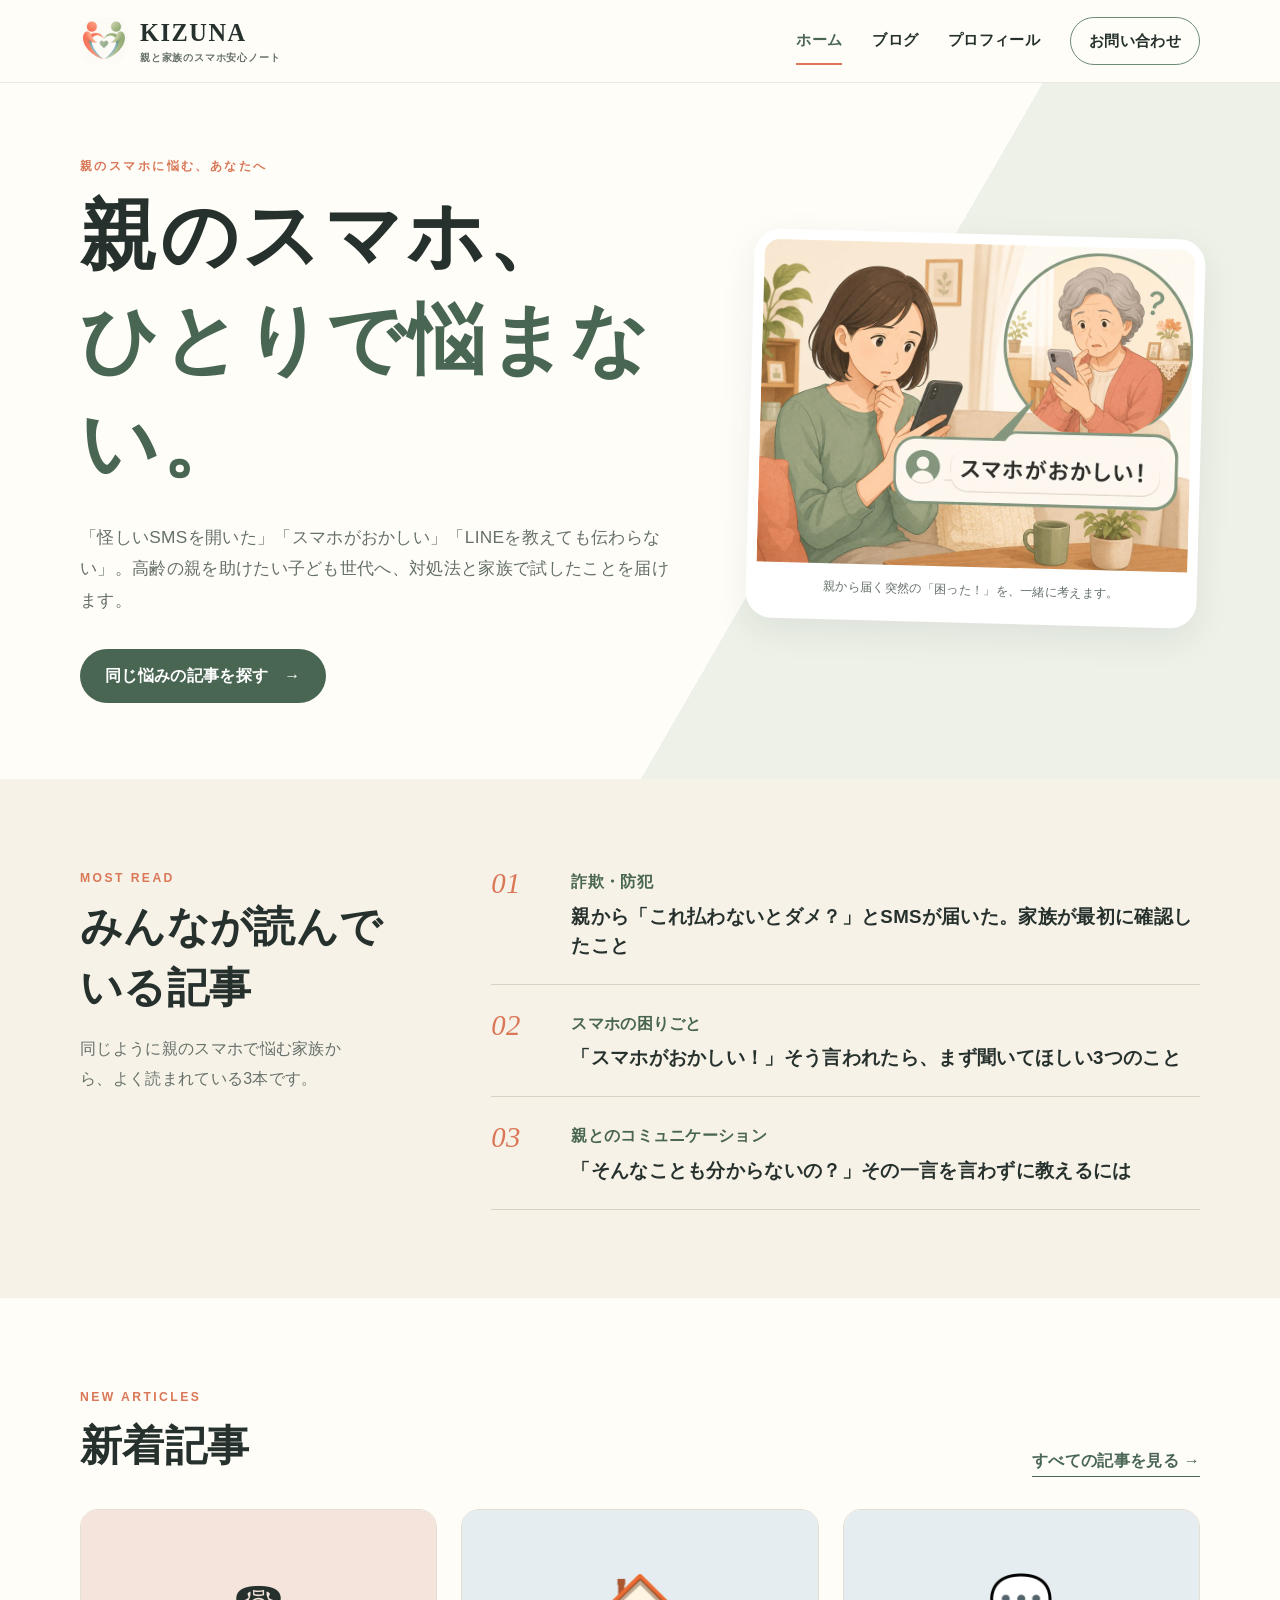
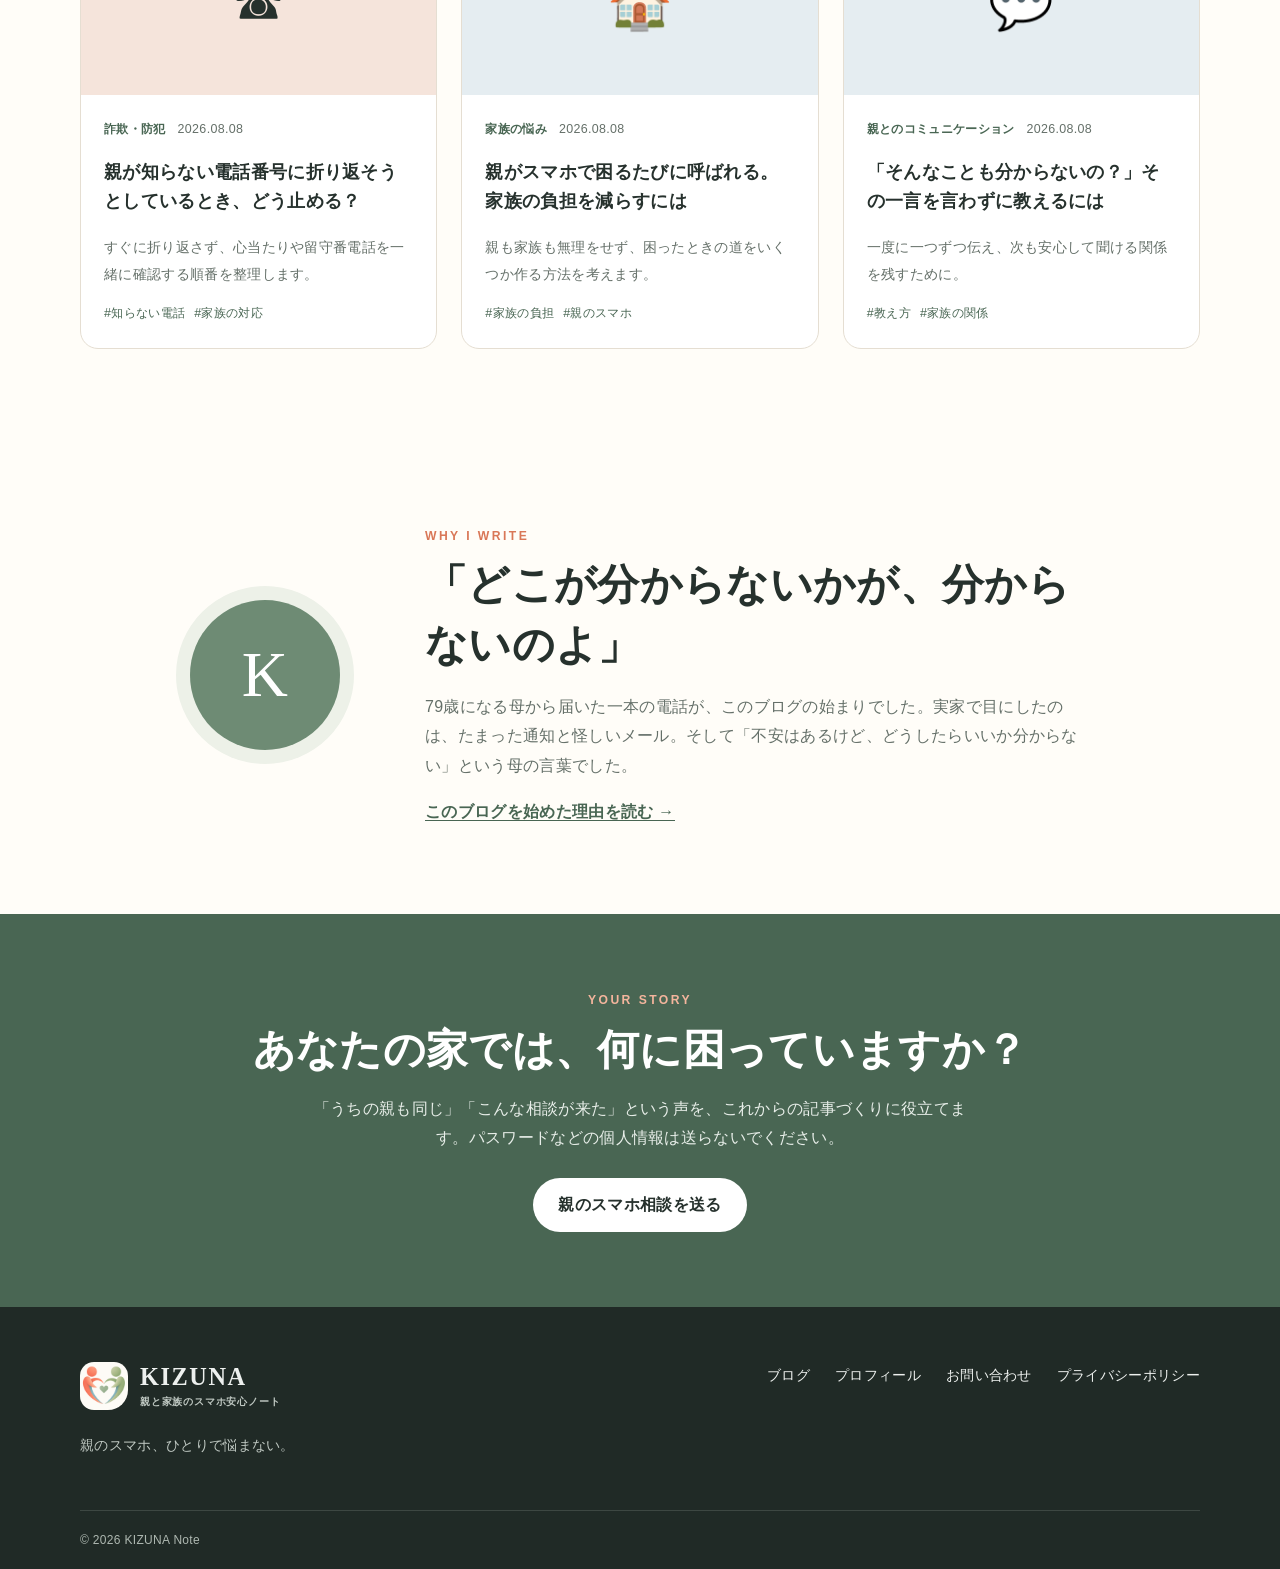
==== commit b15d15ae: "Add Google Analytics and privacy policy" ====
--- a/index.html
+++ b/index.html
@@ -1,6 +1,14 @@
 <!doctype html>
 <html lang="ja">
 <head>
+<!-- Google tag (gtag.js) -->
+<script async src="https://www.googletagmanager.com/gtag/js?id=G-VS8XKYZY62"></script>
+<script>
+  window.dataLayer = window.dataLayer || [];
+  function gtag(){dataLayer.push(arguments);}
+  gtag('js', new Date());
+  gtag('config', 'G-VS8XKYZY62');
+</script>
   <meta charset="utf-8">
   <meta name="viewport" content="width=device-width, initial-scale=1">
   <title>KIZUNAノート｜親のスマホで困っている家族のためのブログ</title>
@@ -72,6 +80,6 @@
 
     <section class="contact-cta"><div class="container"><p class="eyebrow">YOUR STORY</p><h2>あなたの家では、何に困っていますか？</h2><p>「うちの親も同じ」「こんな相談が来た」という声を、これからの記事づくりに役立てます。パスワードなどの個人情報は送らないでください。</p><a class="button button-light" href="contact.html">親のスマホ相談を送る</a></div></section>
   </main>
-  <footer class="site-footer"><div class="container footer-inner"><div><a class="brand brand-footer" href="index.html"><span class="brand-mark"><b>K</b><i></i></span><span class="brand-copy"><strong>KIZUNA</strong><small>親と家族のスマホ安心ノート</small></span></a><p>親のスマホ、ひとりで悩まない。</p></div><nav aria-label="フッターメニュー"><a href="blog.html">ブログ</a><a href="profile.html">プロフィール</a><a href="contact.html">お問い合わせ</a></nav></div><div class="container copyright">© <span data-current-year>2026</span> KIZUNA Note</div></footer>
+  <footer class="site-footer"><div class="container footer-inner"><div><a class="brand brand-footer" href="index.html"><span class="brand-mark"><b>K</b><i></i></span><span class="brand-copy"><strong>KIZUNA</strong><small>親と家族のスマホ安心ノート</small></span></a><p>親のスマホ、ひとりで悩まない。</p></div><nav aria-label="フッターメニュー"><a href="blog.html">ブログ</a><a href="profile.html">プロフィール</a><a href="contact.html">お問い合わせ</a><a href="privacy.html">&#12503;&#12521;&#12452;&#12496;&#12471;&#12540;&#12509;&#12522;&#12471;&#12540;</a></nav></div><div class="container copyright">© <span data-current-year>2026</span> KIZUNA Note</div></footer>
 </body>
 </html>
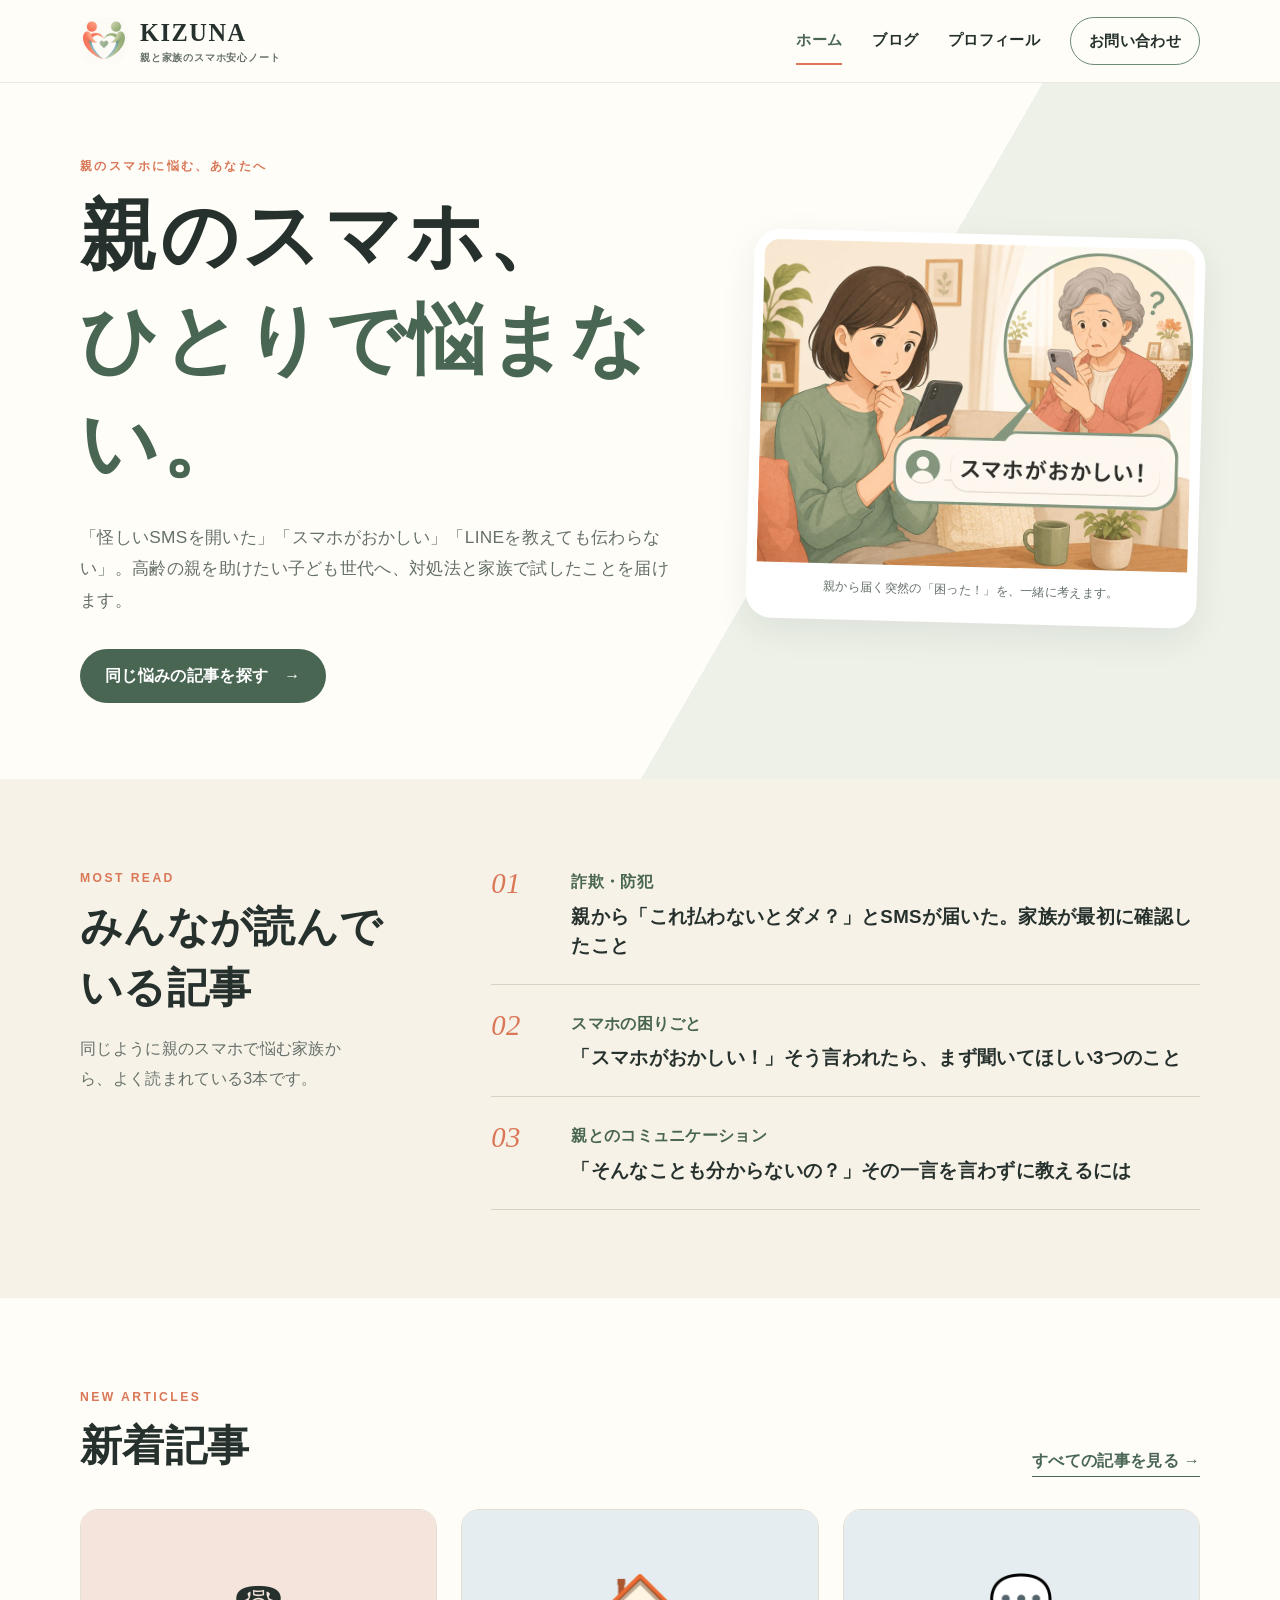
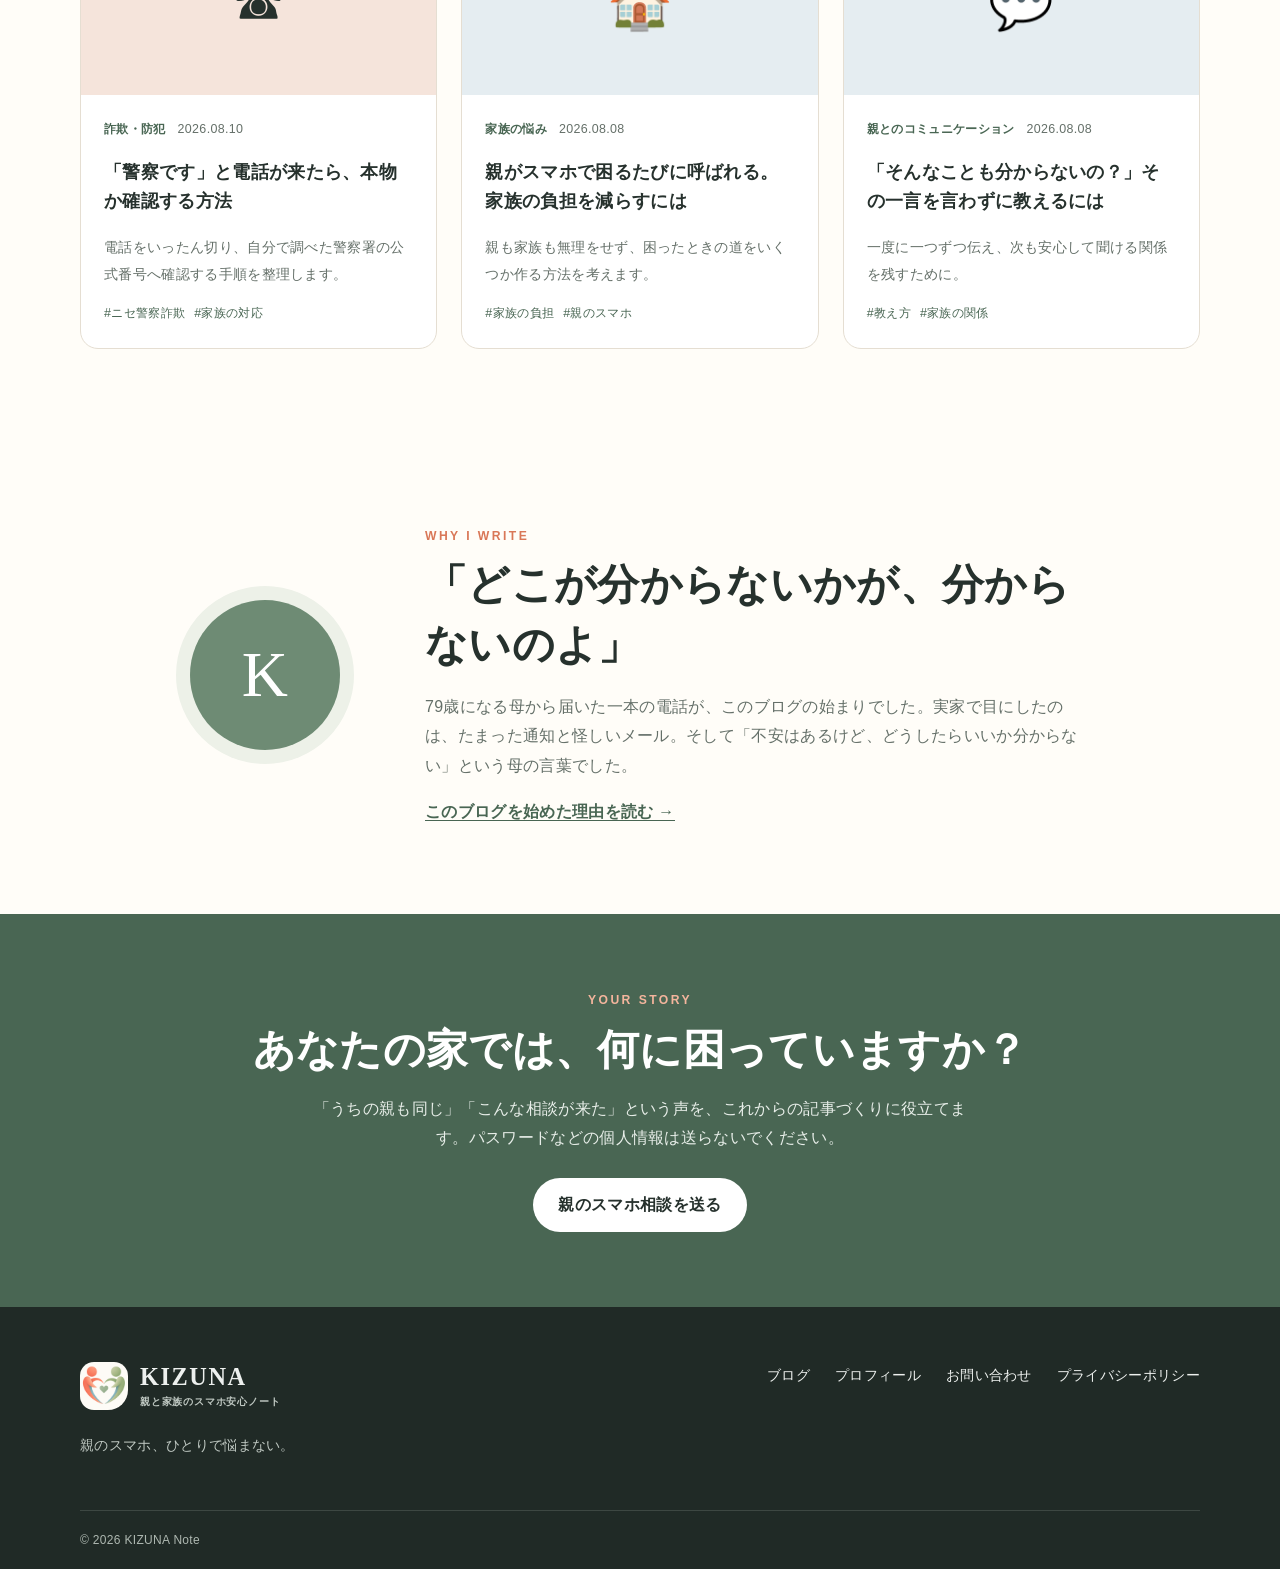
==== commit ff3150bd: "警察を名乗る電話の記事を追加" ====
--- a/index.html
+++ b/index.html
@@ -64,7 +64,7 @@
       <div class="container">
         <div class="section-heading"><div><p class="eyebrow">NEW ARTICLES</p><h2>新着記事</h2></div><a class="text-link" href="blog.html">すべての記事を見る →</a></div>
         <div class="card-grid">
-          <article class="post-card featured"><a class="card-visual visual-security" href="article-unknown-call.html"><span class="visual-icon">☎</span></a><div class="card-body"><div class="meta"><span class="category">詐欺・防犯</span><time datetime="2026-08-08">2026.08.08</time></div><h3><a href="article-unknown-call.html">親が知らない電話番号に折り返そうとしているとき、どう止める？</a></h3><p>すぐに折り返さず、心当たりや留守番電話を一緒に確認する順番を整理します。</p><div class="tags"><span>#知らない電話</span><span>#家族の対応</span></div></div></article>
+          <article class="post-card featured"><a class="card-visual visual-security" href="article-police-call.html"><span class="visual-icon">☎</span></a><div class="card-body"><div class="meta"><span class="category">詐欺・防犯</span><time datetime="2026-08-10">2026.08.10</time></div><h3><a href="article-police-call.html">「警察です」と電話が来たら、本物か確認する方法</a></h3><p>電話をいったん切り、自分で調べた警察署の公式番号へ確認する手順を整理します。</p><div class="tags"><span>#ニセ警察詐欺</span><span>#家族の対応</span></div></div></article>
           <article class="post-card"><a class="card-visual visual-chat" href="article-family-burden.html"><span class="visual-icon">🏠</span></a><div class="card-body"><div class="meta"><span class="category">家族の悩み</span><time datetime="2026-08-08">2026.08.08</time></div><h3><a href="article-family-burden.html">親がスマホで困るたびに呼ばれる。家族の負担を減らすには</a></h3><p>親も家族も無理をせず、困ったときの道をいくつか作る方法を考えます。</p><div class="tags"><span>#家族の負担</span><span>#親のスマホ</span></div></div></article>
           <article class="post-card"><a class="card-visual visual-chat" href="article-teaching-kindly.html"><span class="visual-icon">💬</span></a><div class="card-body"><div class="meta"><span class="category">親とのコミュニケーション</span><time datetime="2026-08-08">2026.08.08</time></div><h3><a href="article-teaching-kindly.html">「そんなことも分からないの？」その一言を言わずに教えるには</a></h3><p>一度に一つずつ伝え、次も安心して聞ける関係を残すために。</p><div class="tags"><span>#教え方</span><span>#家族の関係</span></div></div></article>
         </div>
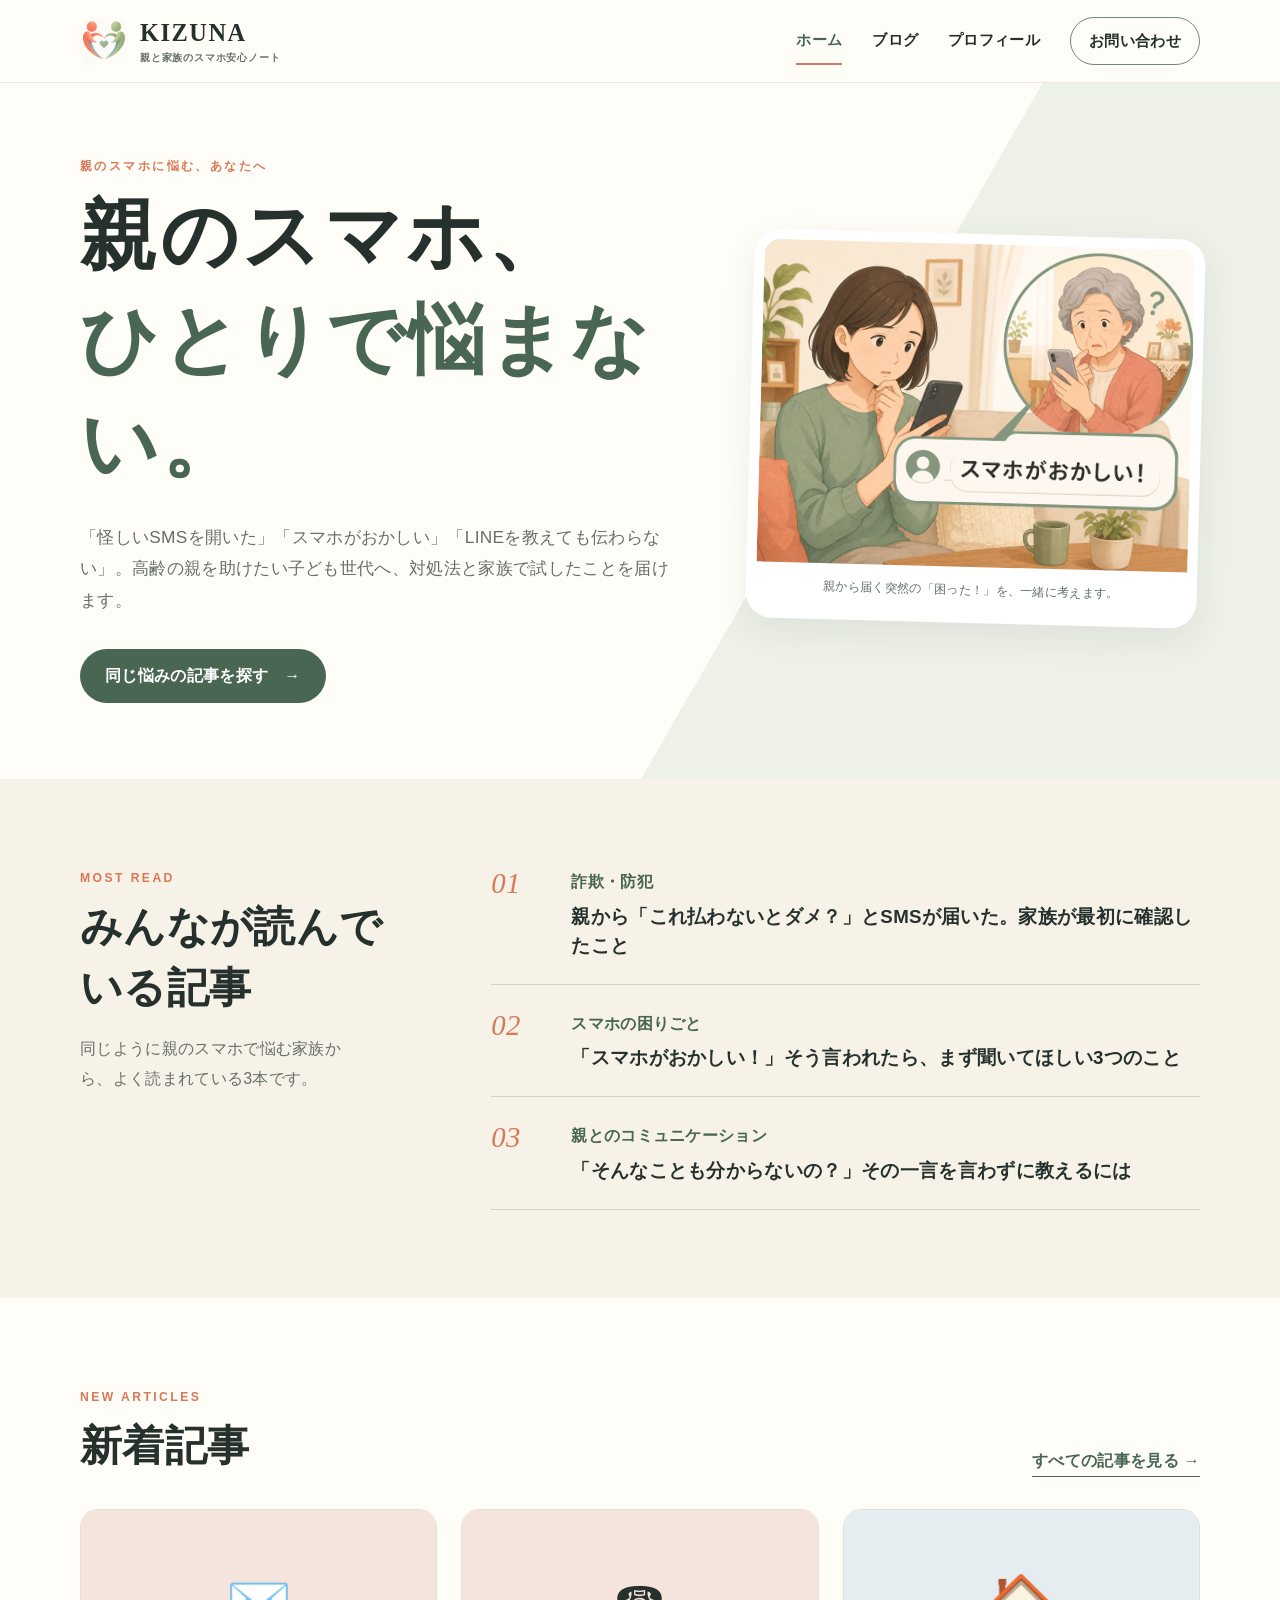
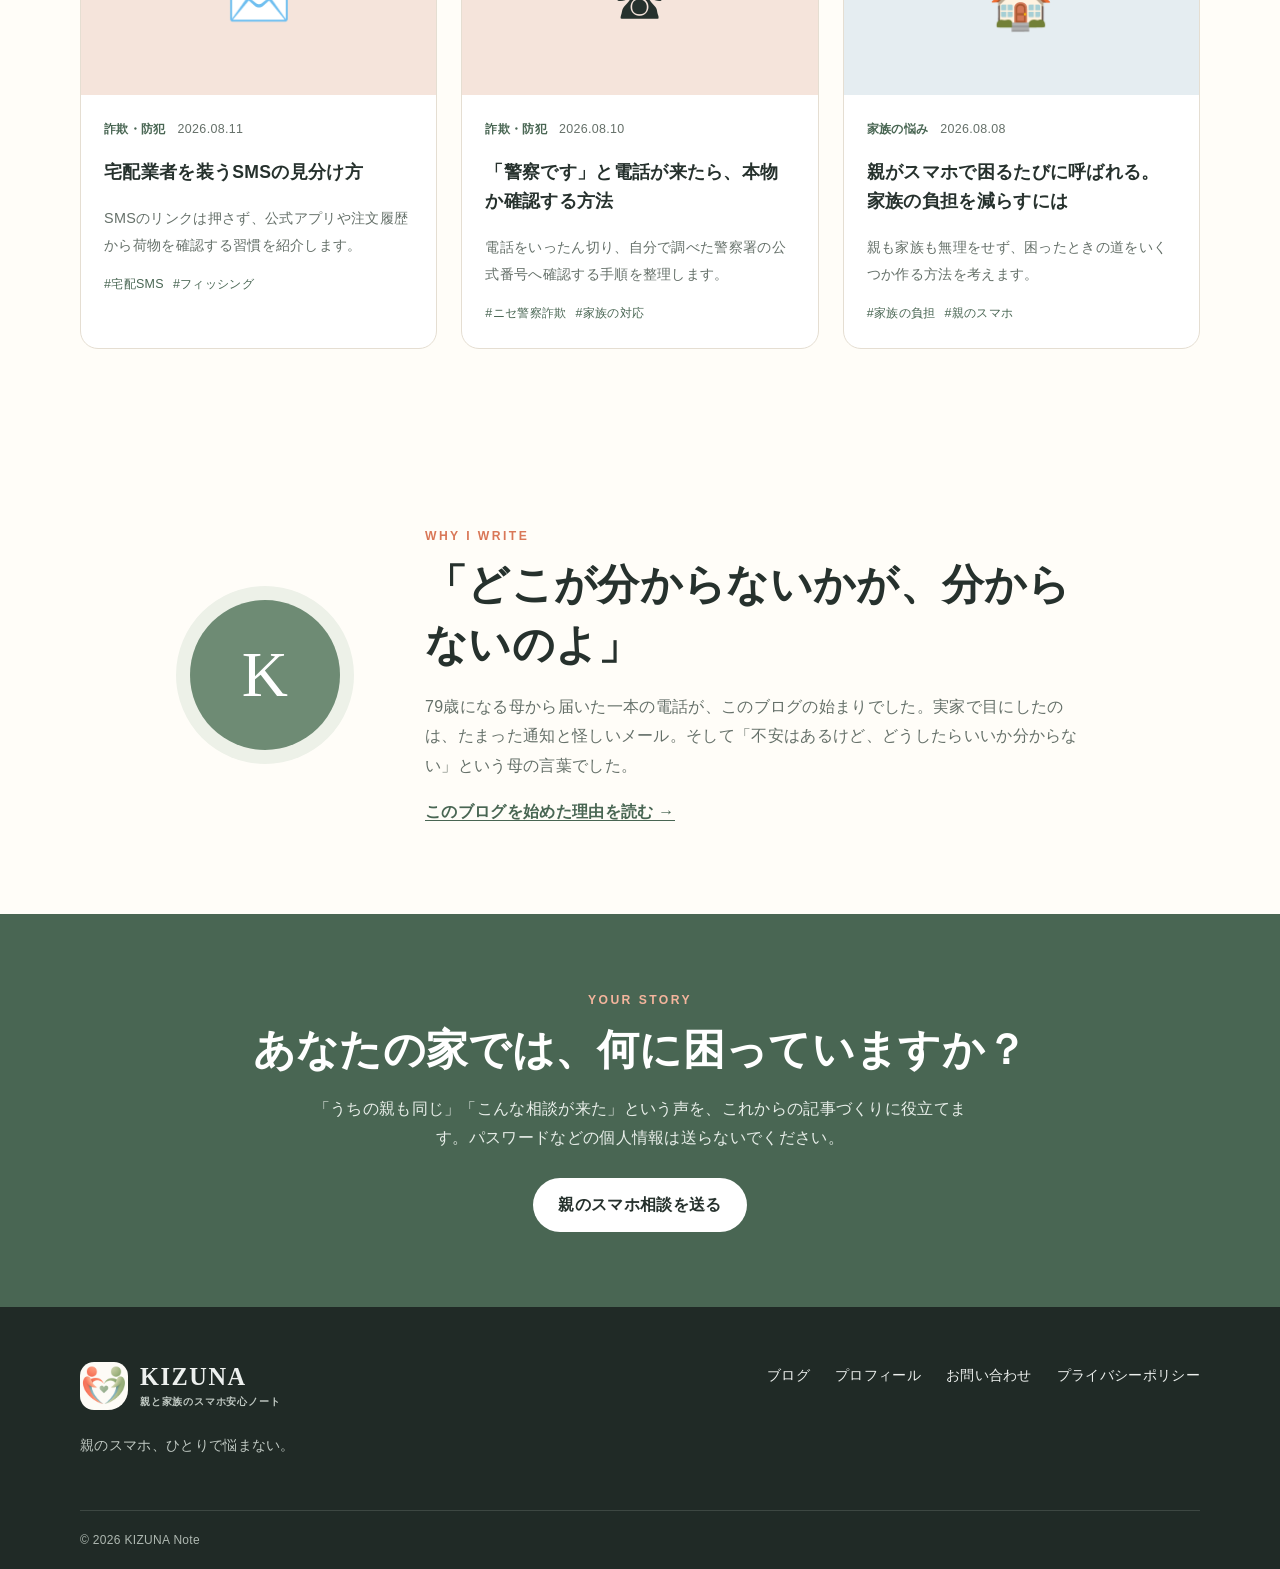
==== commit e5d6080f: "トップページに宅配SMS記事を追加" ====
--- a/index.html
+++ b/index.html
@@ -64,9 +64,9 @@
       <div class="container">
         <div class="section-heading"><div><p class="eyebrow">NEW ARTICLES</p><h2>新着記事</h2></div><a class="text-link" href="blog.html">すべての記事を見る →</a></div>
         <div class="card-grid">
-          <article class="post-card featured"><a class="card-visual visual-security" href="article-police-call.html"><span class="visual-icon">☎</span></a><div class="card-body"><div class="meta"><span class="category">詐欺・防犯</span><time datetime="2026-08-10">2026.08.10</time></div><h3><a href="article-police-call.html">「警察です」と電話が来たら、本物か確認する方法</a></h3><p>電話をいったん切り、自分で調べた警察署の公式番号へ確認する手順を整理します。</p><div class="tags"><span>#ニセ警察詐欺</span><span>#家族の対応</span></div></div></article>
+          <article class="post-card featured"><a class="card-visual visual-security" href="article-delivery-sms.html"><span class="visual-icon">✉️</span></a><div class="card-body"><div class="meta"><span class="category">詐欺・防犯</span><time datetime="2026-08-11">2026.08.11</time></div><h3><a href="article-delivery-sms.html">宅配業者を装うSMSの見分け方</a></h3><p>SMSのリンクは押さず、公式アプリや注文履歴から荷物を確認する習慣を紹介します。</p><div class="tags"><span>#宅配SMS</span><span>#フィッシング</span></div></div></article>
+          <article class="post-card"><a class="card-visual visual-security" href="article-police-call.html"><span class="visual-icon">☎</span></a><div class="card-body"><div class="meta"><span class="category">詐欺・防犯</span><time datetime="2026-08-10">2026.08.10</time></div><h3><a href="article-police-call.html">「警察です」と電話が来たら、本物か確認する方法</a></h3><p>電話をいったん切り、自分で調べた警察署の公式番号へ確認する手順を整理します。</p><div class="tags"><span>#ニセ警察詐欺</span><span>#家族の対応</span></div></div></article>
           <article class="post-card"><a class="card-visual visual-chat" href="article-family-burden.html"><span class="visual-icon">🏠</span></a><div class="card-body"><div class="meta"><span class="category">家族の悩み</span><time datetime="2026-08-08">2026.08.08</time></div><h3><a href="article-family-burden.html">親がスマホで困るたびに呼ばれる。家族の負担を減らすには</a></h3><p>親も家族も無理をせず、困ったときの道をいくつか作る方法を考えます。</p><div class="tags"><span>#家族の負担</span><span>#親のスマホ</span></div></div></article>
-          <article class="post-card"><a class="card-visual visual-chat" href="article-teaching-kindly.html"><span class="visual-icon">💬</span></a><div class="card-body"><div class="meta"><span class="category">親とのコミュニケーション</span><time datetime="2026-08-08">2026.08.08</time></div><h3><a href="article-teaching-kindly.html">「そんなことも分からないの？」その一言を言わずに教えるには</a></h3><p>一度に一つずつ伝え、次も安心して聞ける関係を残すために。</p><div class="tags"><span>#教え方</span><span>#家族の関係</span></div></div></article>
         </div>
       </div>
     </section>
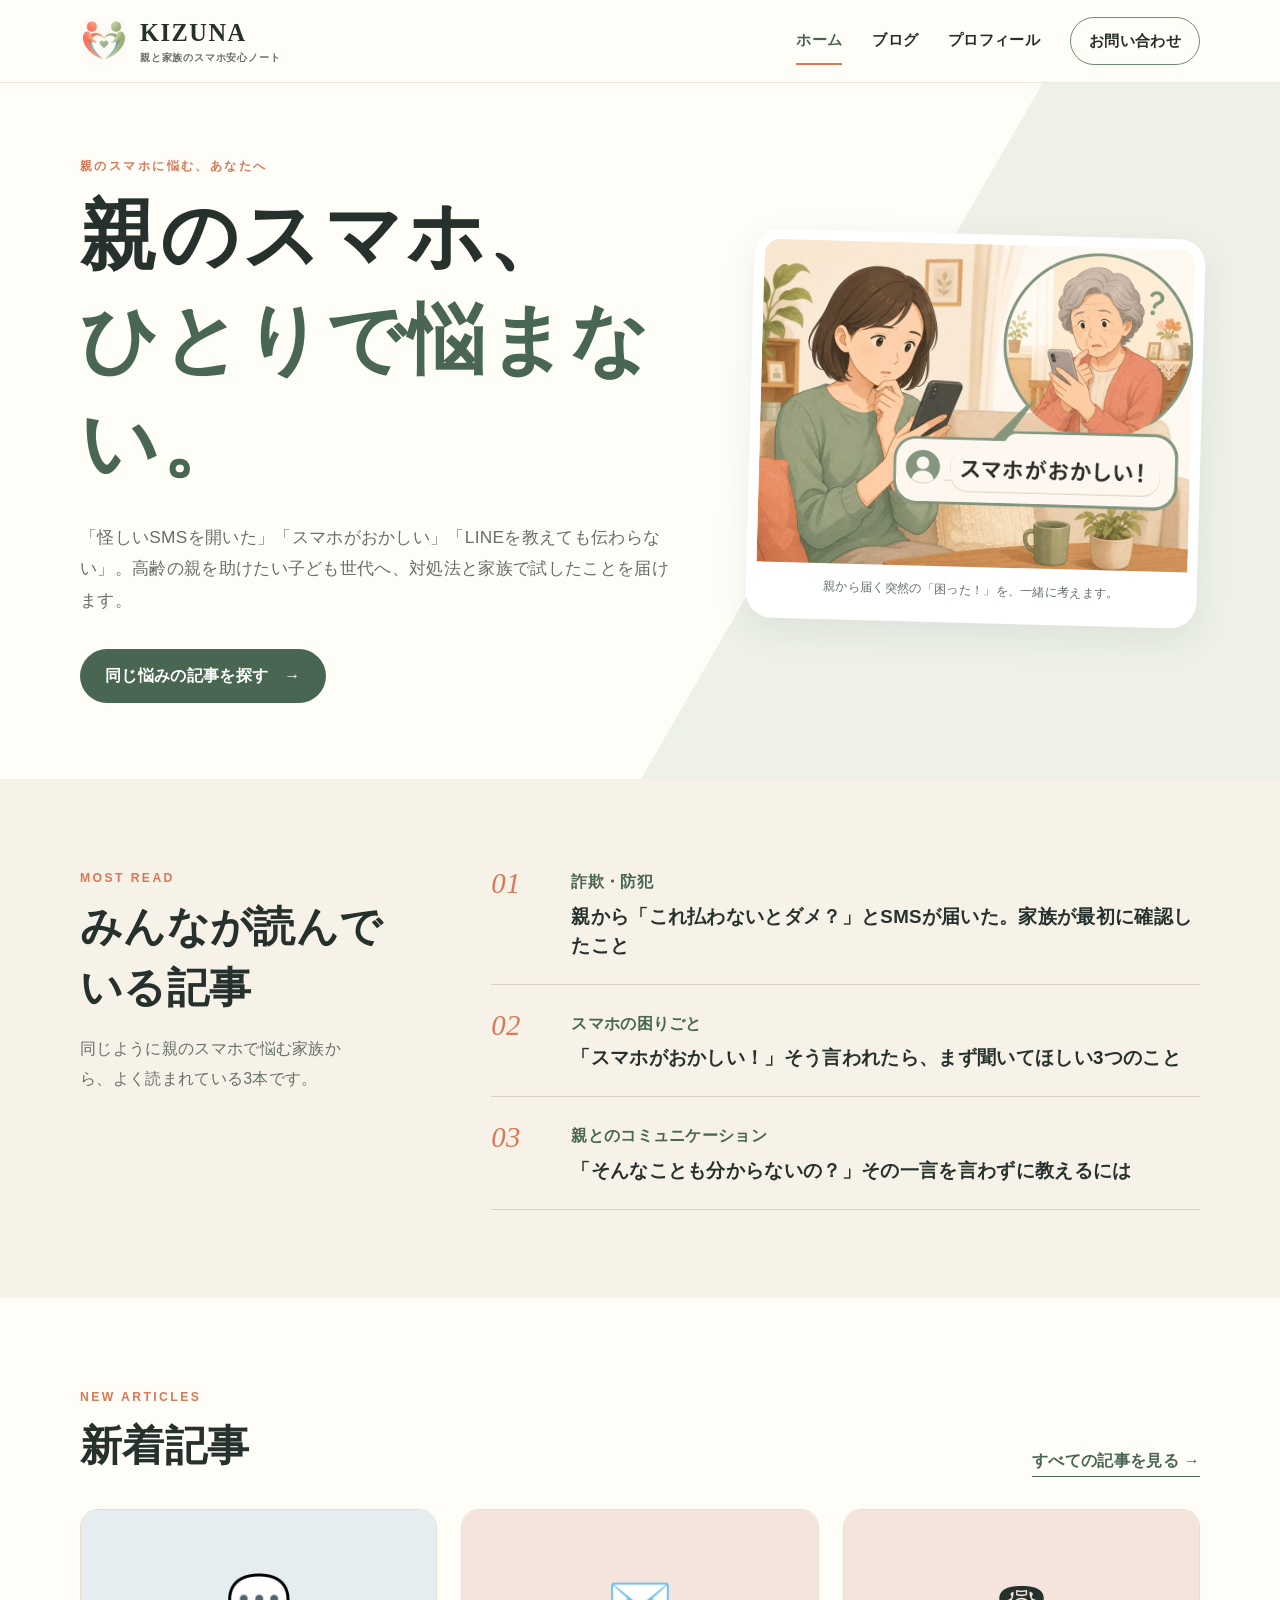
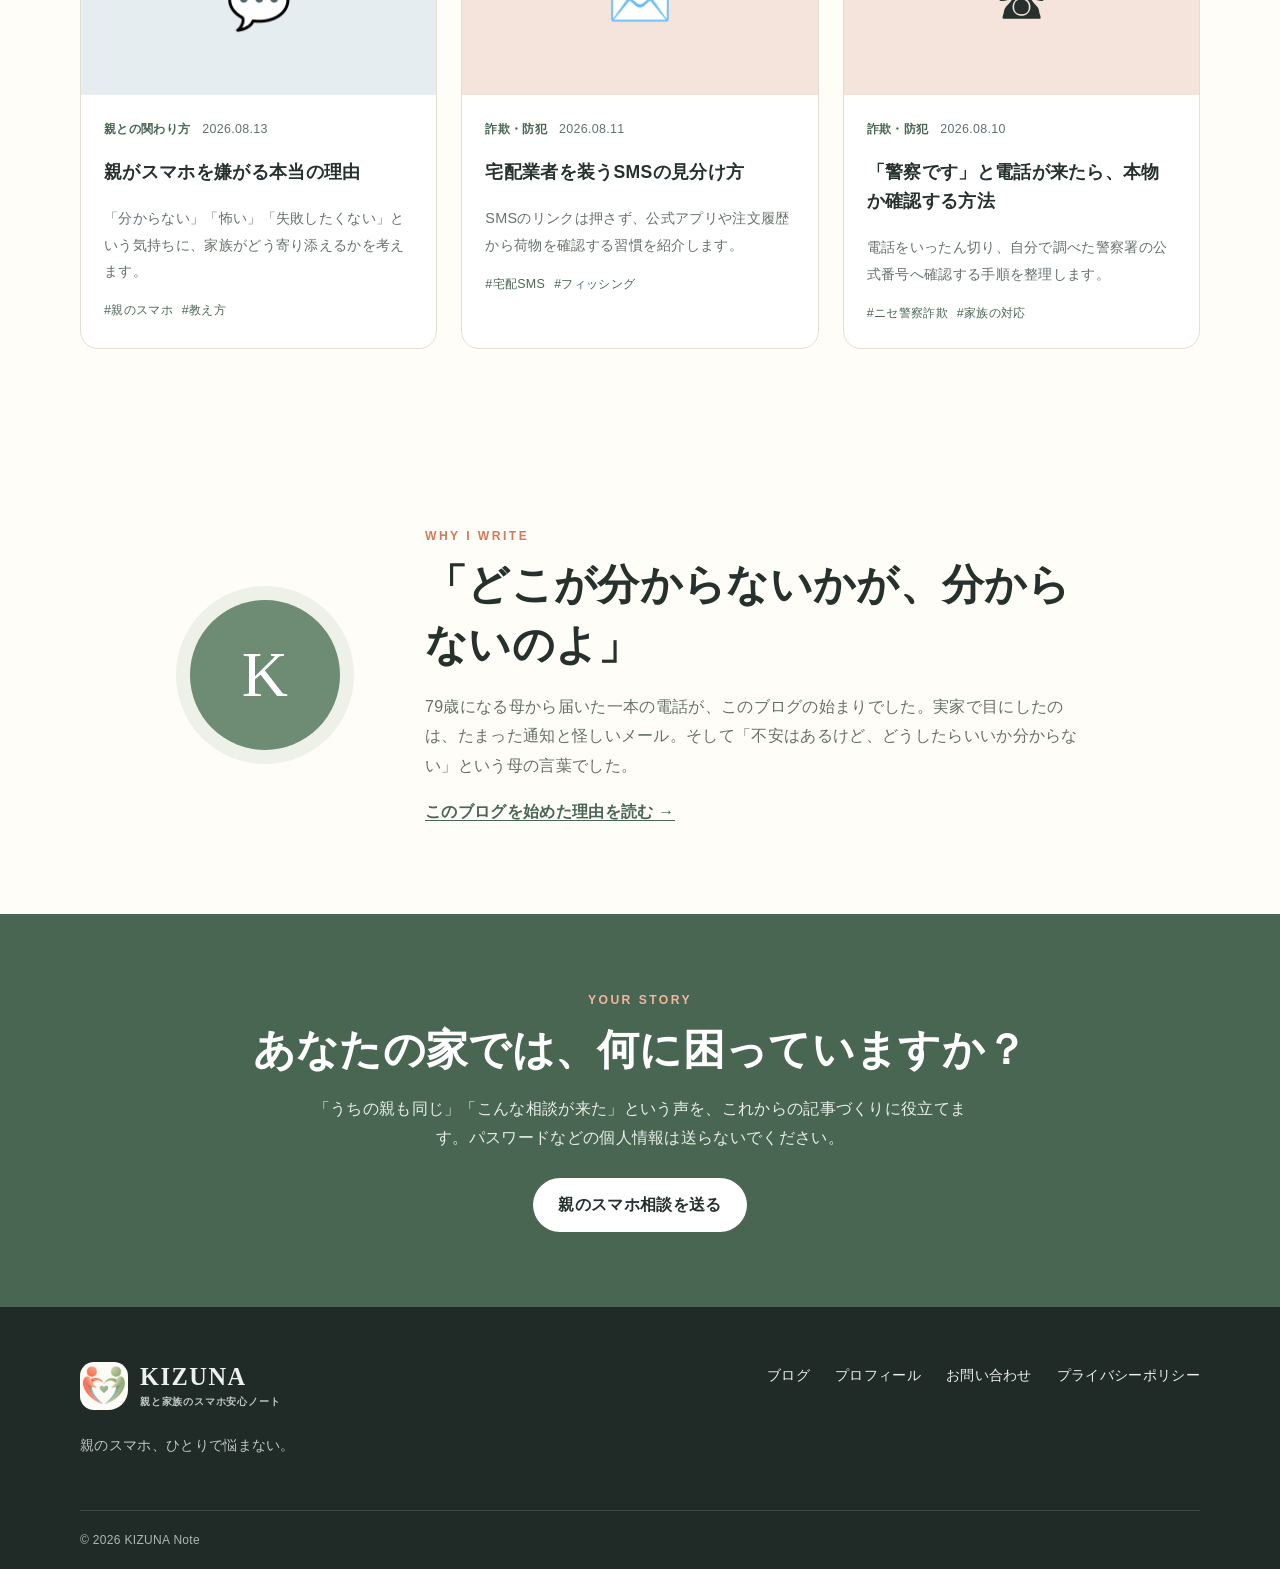
==== commit 493a3e11: "親がスマホを嫌がる理由の記事を追加" ====
--- a/index.html
+++ b/index.html
@@ -64,9 +64,9 @@
       <div class="container">
         <div class="section-heading"><div><p class="eyebrow">NEW ARTICLES</p><h2>新着記事</h2></div><a class="text-link" href="blog.html">すべての記事を見る →</a></div>
         <div class="card-grid">
-          <article class="post-card featured"><a class="card-visual visual-security" href="article-delivery-sms.html"><span class="visual-icon">✉️</span></a><div class="card-body"><div class="meta"><span class="category">詐欺・防犯</span><time datetime="2026-08-11">2026.08.11</time></div><h3><a href="article-delivery-sms.html">宅配業者を装うSMSの見分け方</a></h3><p>SMSのリンクは押さず、公式アプリや注文履歴から荷物を確認する習慣を紹介します。</p><div class="tags"><span>#宅配SMS</span><span>#フィッシング</span></div></div></article>
+          <article class="post-card featured"><a class="card-visual visual-chat" href="article-parent-smartphone-reluctance.html"><span class="visual-icon">💬</span></a><div class="card-body"><div class="meta"><span class="category">親との関わり方</span><time datetime="2026-08-13">2026.08.13</time></div><h3><a href="article-parent-smartphone-reluctance.html">親がスマホを嫌がる本当の理由</a></h3><p>「分からない」「怖い」「失敗したくない」という気持ちに、家族がどう寄り添えるかを考えます。</p><div class="tags"><span>#親のスマホ</span><span>#教え方</span></div></div></article>
+          <article class="post-card"><a class="card-visual visual-security" href="article-delivery-sms.html"><span class="visual-icon">✉️</span></a><div class="card-body"><div class="meta"><span class="category">詐欺・防犯</span><time datetime="2026-08-11">2026.08.11</time></div><h3><a href="article-delivery-sms.html">宅配業者を装うSMSの見分け方</a></h3><p>SMSのリンクは押さず、公式アプリや注文履歴から荷物を確認する習慣を紹介します。</p><div class="tags"><span>#宅配SMS</span><span>#フィッシング</span></div></div></article>
           <article class="post-card"><a class="card-visual visual-security" href="article-police-call.html"><span class="visual-icon">☎</span></a><div class="card-body"><div class="meta"><span class="category">詐欺・防犯</span><time datetime="2026-08-10">2026.08.10</time></div><h3><a href="article-police-call.html">「警察です」と電話が来たら、本物か確認する方法</a></h3><p>電話をいったん切り、自分で調べた警察署の公式番号へ確認する手順を整理します。</p><div class="tags"><span>#ニセ警察詐欺</span><span>#家族の対応</span></div></div></article>
-          <article class="post-card"><a class="card-visual visual-chat" href="article-family-burden.html"><span class="visual-icon">🏠</span></a><div class="card-body"><div class="meta"><span class="category">家族の悩み</span><time datetime="2026-08-08">2026.08.08</time></div><h3><a href="article-family-burden.html">親がスマホで困るたびに呼ばれる。家族の負担を減らすには</a></h3><p>親も家族も無理をせず、困ったときの道をいくつか作る方法を考えます。</p><div class="tags"><span>#家族の負担</span><span>#親のスマホ</span></div></div></article>
         </div>
       </div>
     </section>
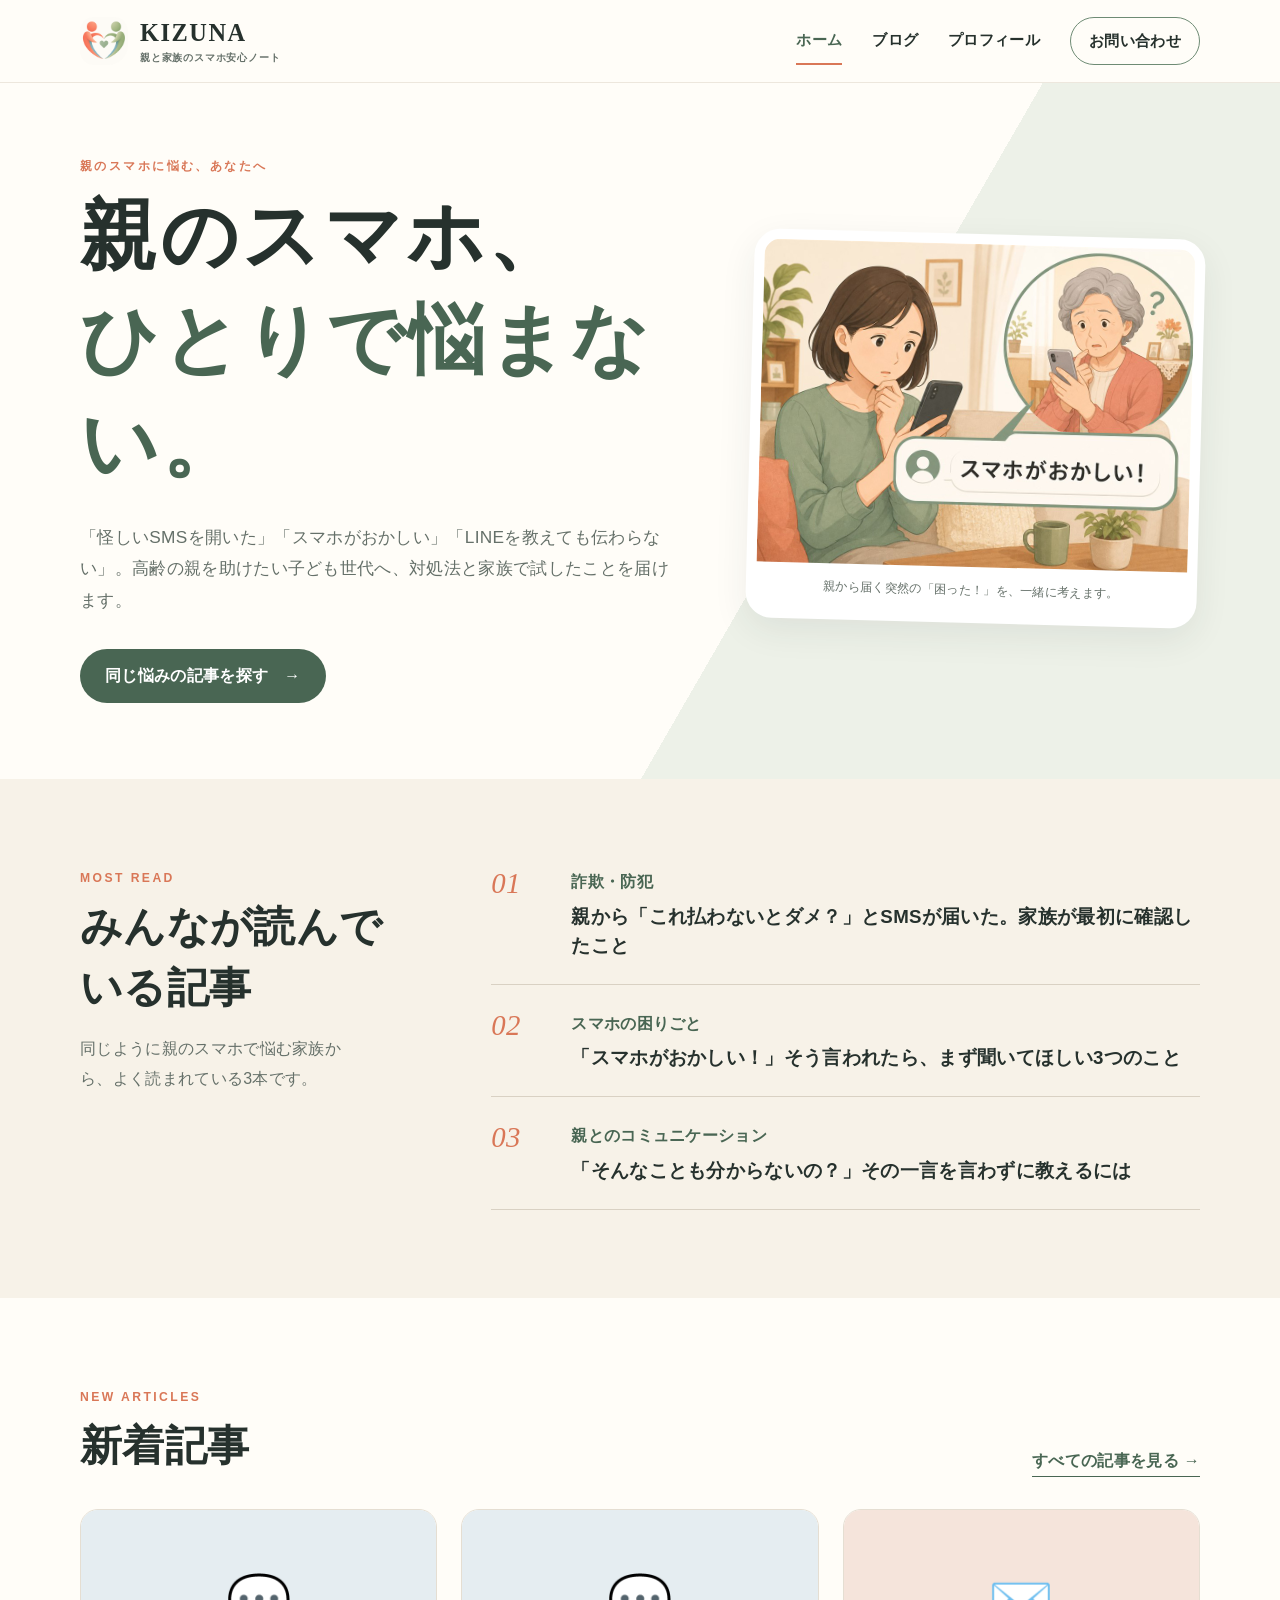
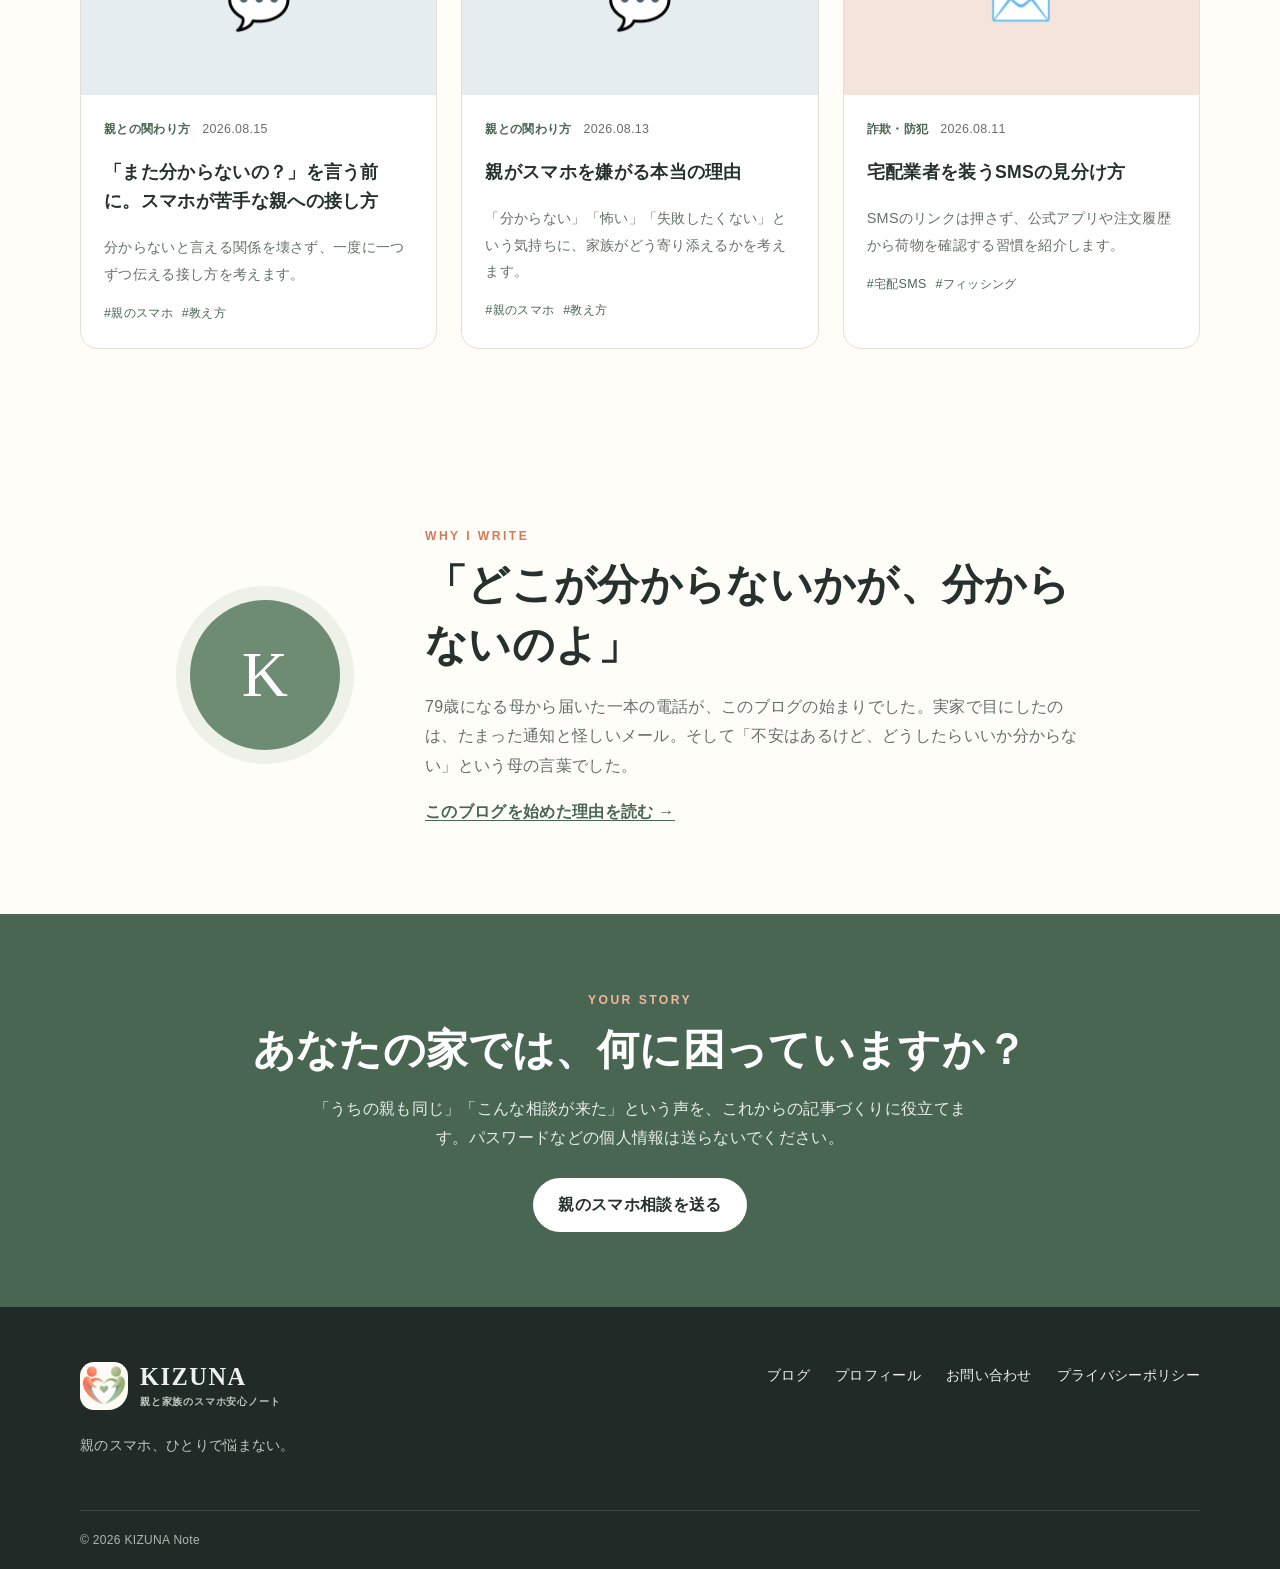
==== commit 2745158a: "スマホが苦手な親への接し方の記事を追加" ====
--- a/index.html
+++ b/index.html
@@ -64,9 +64,9 @@
       <div class="container">
         <div class="section-heading"><div><p class="eyebrow">NEW ARTICLES</p><h2>新着記事</h2></div><a class="text-link" href="blog.html">すべての記事を見る →</a></div>
         <div class="card-grid">
-          <article class="post-card featured"><a class="card-visual visual-chat" href="article-parent-smartphone-reluctance.html"><span class="visual-icon">💬</span></a><div class="card-body"><div class="meta"><span class="category">親との関わり方</span><time datetime="2026-08-13">2026.08.13</time></div><h3><a href="article-parent-smartphone-reluctance.html">親がスマホを嫌がる本当の理由</a></h3><p>「分からない」「怖い」「失敗したくない」という気持ちに、家族がどう寄り添えるかを考えます。</p><div class="tags"><span>#親のスマホ</span><span>#教え方</span></div></div></article>
+          <article class="post-card featured"><a class="card-visual visual-chat" href="article-parent-smartphone-support.html"><span class="visual-icon">💬</span></a><div class="card-body"><div class="meta"><span class="category">親との関わり方</span><time datetime="2026-08-15">2026.08.15</time></div><h3><a href="article-parent-smartphone-support.html">「また分からないの？」を言う前に。スマホが苦手な親への接し方</a></h3><p>分からないと言える関係を壊さず、一度に一つずつ伝える接し方を考えます。</p><div class="tags"><span>#親のスマホ</span><span>#教え方</span></div></div></article>
+          <article class="post-card"><a class="card-visual visual-chat" href="article-parent-smartphone-reluctance.html"><span class="visual-icon">💬</span></a><div class="card-body"><div class="meta"><span class="category">親との関わり方</span><time datetime="2026-08-13">2026.08.13</time></div><h3><a href="article-parent-smartphone-reluctance.html">親がスマホを嫌がる本当の理由</a></h3><p>「分からない」「怖い」「失敗したくない」という気持ちに、家族がどう寄り添えるかを考えます。</p><div class="tags"><span>#親のスマホ</span><span>#教え方</span></div></div></article>
           <article class="post-card"><a class="card-visual visual-security" href="article-delivery-sms.html"><span class="visual-icon">✉️</span></a><div class="card-body"><div class="meta"><span class="category">詐欺・防犯</span><time datetime="2026-08-11">2026.08.11</time></div><h3><a href="article-delivery-sms.html">宅配業者を装うSMSの見分け方</a></h3><p>SMSのリンクは押さず、公式アプリや注文履歴から荷物を確認する習慣を紹介します。</p><div class="tags"><span>#宅配SMS</span><span>#フィッシング</span></div></div></article>
-          <article class="post-card"><a class="card-visual visual-security" href="article-police-call.html"><span class="visual-icon">☎</span></a><div class="card-body"><div class="meta"><span class="category">詐欺・防犯</span><time datetime="2026-08-10">2026.08.10</time></div><h3><a href="article-police-call.html">「警察です」と電話が来たら、本物か確認する方法</a></h3><p>電話をいったん切り、自分で調べた警察署の公式番号へ確認する手順を整理します。</p><div class="tags"><span>#ニセ警察詐欺</span><span>#家族の対応</span></div></div></article>
         </div>
       </div>
     </section>
